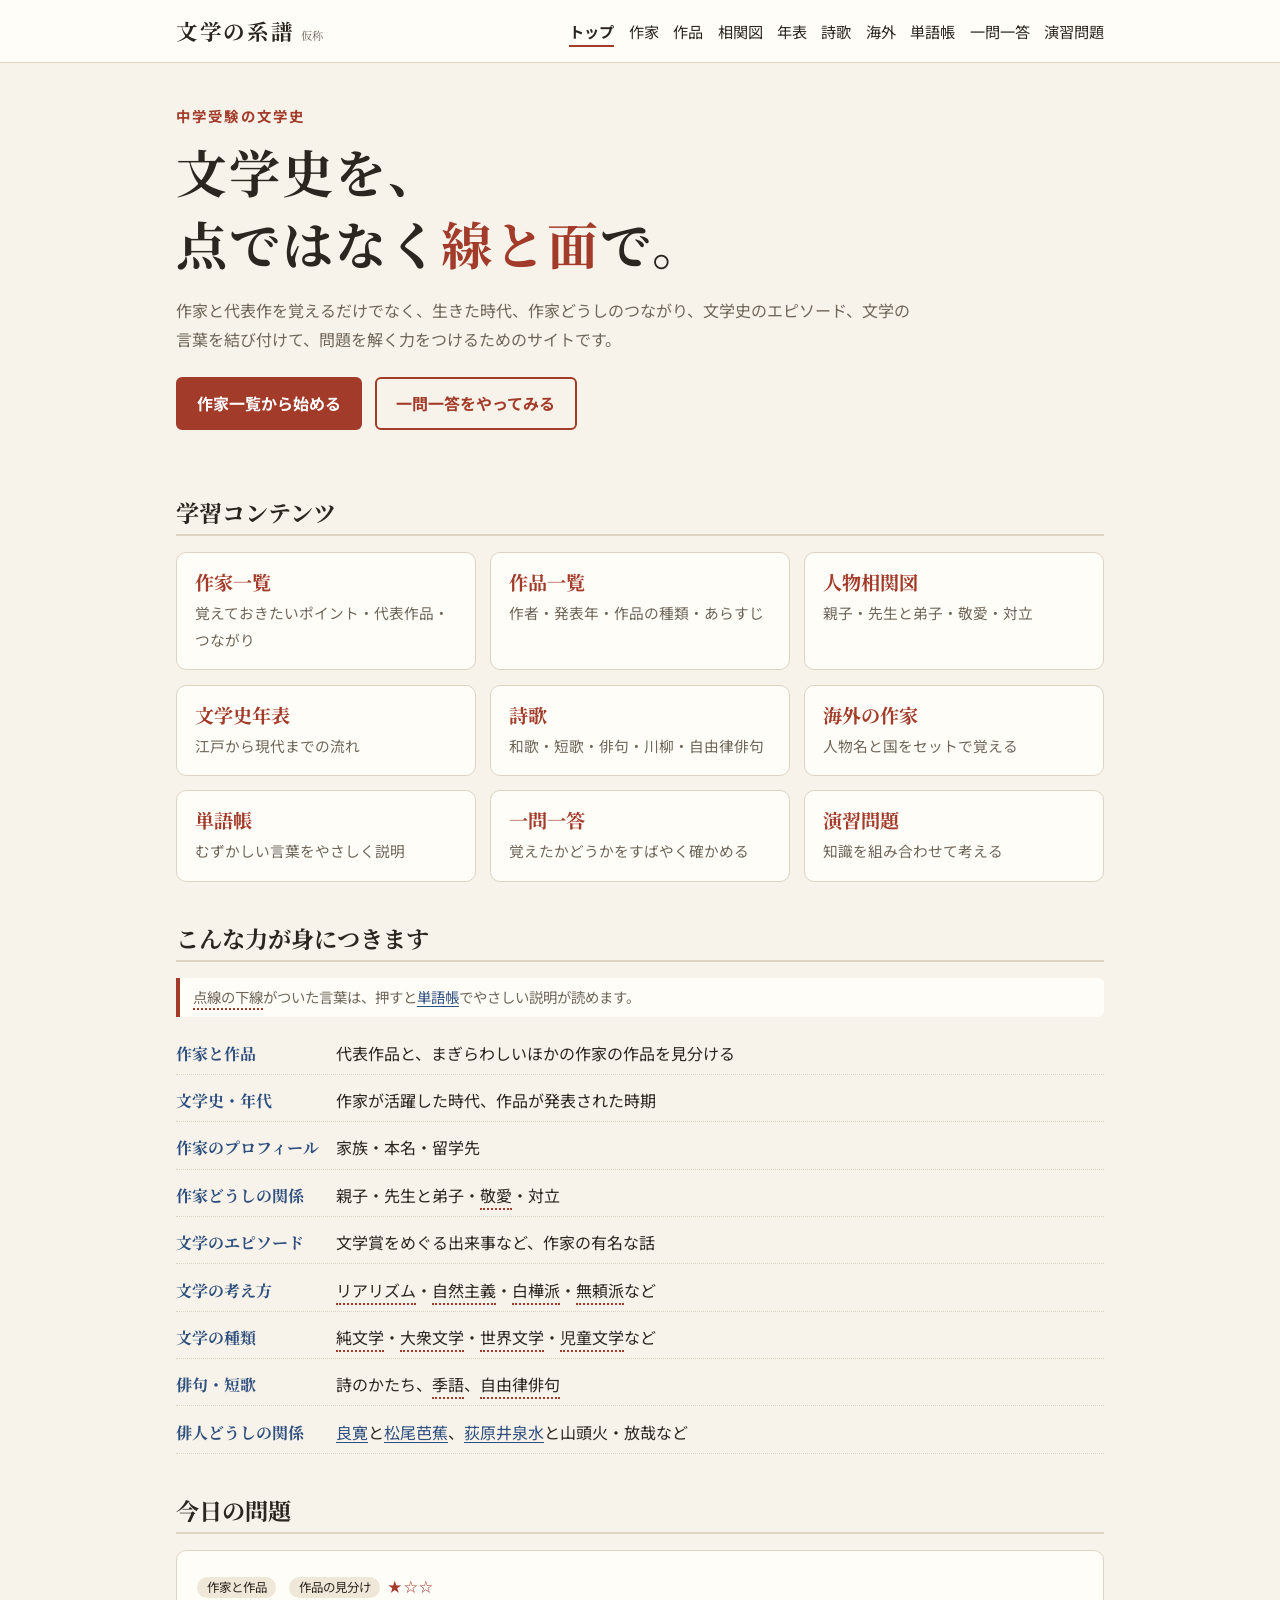
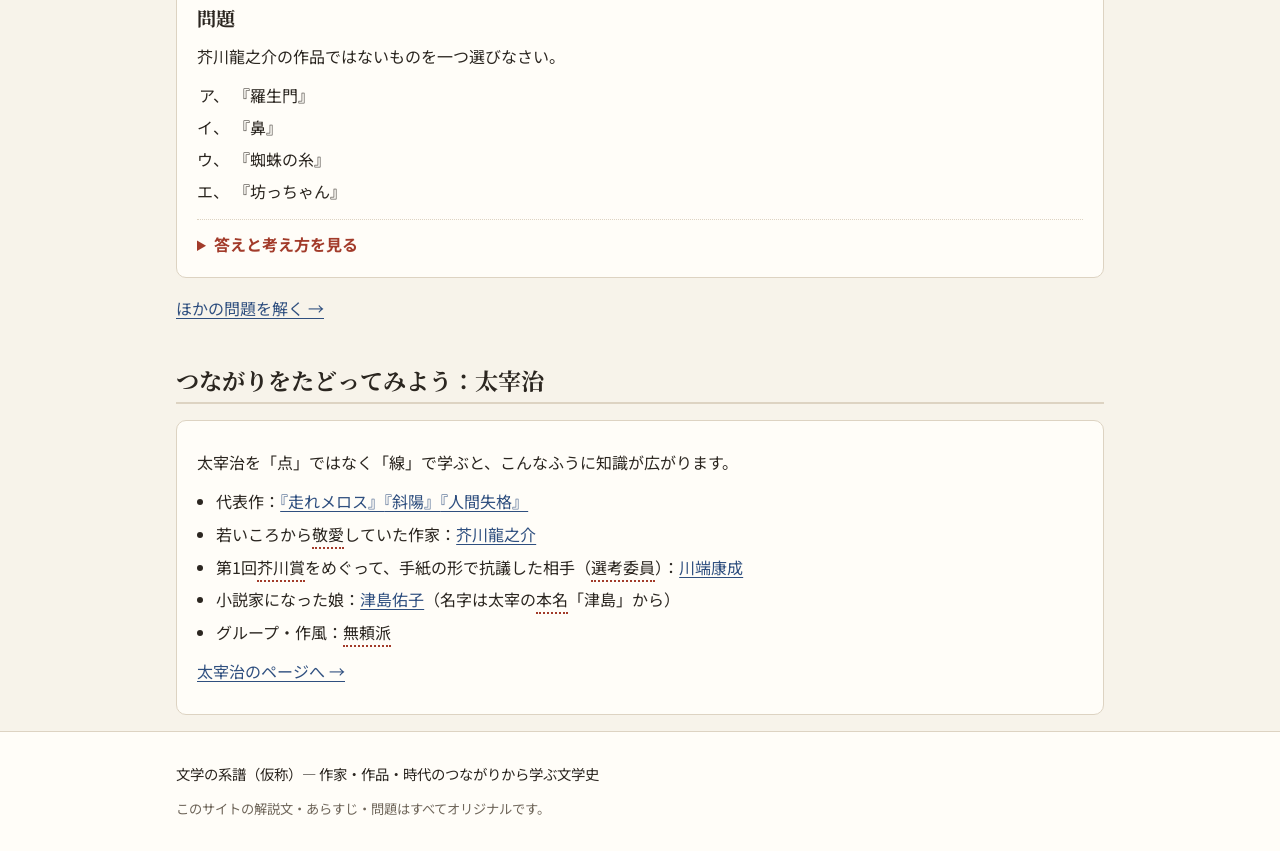
==== index.html @ 498aca88 "Split quiz into one-question drills and exercises; link names; 2 fonts - Add ichimon.html with 18 si" ====
<!doctype html>
<html lang="ja">
<head>
  <meta charset="utf-8">
  <meta name="viewport" content="width=device-width, initial-scale=1">
  <title>文学の系譜（仮称）</title>
  <meta name="description" content="作家・作品・時代・人物のつながりから文学史を学び、問題を解く力をつける中学受験生向けの学習サイト。">
  <link rel="preconnect" href="https://fonts.googleapis.com">
  <link rel="preconnect" href="https://fonts.gstatic.com" crossorigin>
  <link rel="stylesheet" href="https://fonts.googleapis.com/css2?family=Noto+Sans+JP:wght@400;700&family=Noto+Serif+JP:wght@700&display=swap">
  <link rel="stylesheet" href="style.css">
</head>
<body>
  <a class="skip" href="#main">本文へ移動</a>
  <header class="site-header">
    <div class="wrap header-inner">
      <a class="brand" href="index.html">文学の系譜<span class="brand-note">仮称</span></a>
      <nav aria-label="メインメニュー">
        <ul class="nav">
          <li><a href="index.html" aria-current="page">トップ</a></li>
          <li><a href="authors.html">作家</a></li>
          <li><a href="works.html">作品</a></li>
          <li><a href="relations.html">相関図</a></li>
          <li><a href="timeline.html">年表</a></li>
          <li><a href="poetry.html">詩歌</a></li>
          <li><a href="foreign.html">海外</a></li>
          <li><a href="glossary.html">単語帳</a></li>
          <li><a href="ichimon.html">一問一答</a></li>
          <li><a href="quiz.html">演習問題</a></li>
        </ul>
      </nav>
    </div>
  </header>

  <main id="main" class="wrap">
    <section class="hero">
      <p class="eyebrow">中学受験の文学史</p>
      <h1>文学史を、<br>点ではなく<span class="accent">線と面</span>で。</h1>
      <p class="lead">作家と代表作を覚えるだけでなく、生きた時代、作家どうしのつながり、文学史のエピソード、文学の言葉を結び付けて、問題を解く力をつけるためのサイトです。</p>
      <p class="hero-links"><a class="button" href="authors.html">作家一覧から始める</a><a class="button ghost" href="ichimon.html">一問一答をやってみる</a></p>
    </section>

    <section>
      <h2>学習コンテンツ</h2>
      <div class="grid">
        <a class="tile" href="authors.html"><h3>作家一覧</h3><p>覚えておきたいポイント・代表作品・つながり</p></a>
        <a class="tile" href="works.html"><h3>作品一覧</h3><p>作者・発表年・作品の種類・あらすじ</p></a>
        <a class="tile" href="relations.html"><h3>人物相関図</h3><p>親子・先生と弟子・敬愛・対立</p></a>
        <a class="tile" href="timeline.html"><h3>文学史年表</h3><p>江戸から現代までの流れ</p></a>
        <a class="tile" href="poetry.html"><h3>詩歌</h3><p>和歌・短歌・俳句・川柳・自由律俳句</p></a>
        <a class="tile" href="foreign.html"><h3>海外の作家</h3><p>人物名と国をセットで覚える</p></a>
        <a class="tile" href="glossary.html"><h3>単語帳</h3><p>むずかしい言葉をやさしく説明</p></a>
        <a class="tile" href="ichimon.html"><h3>一問一答</h3><p>覚えたかどうかをすばやく確かめる</p></a>
        <a class="tile" href="quiz.html"><h3>演習問題</h3><p>知識を組み合わせて考える</p></a>
      </div>
    </section>

    <section>
      <h2>こんな力が身につきます</h2>
      <p class="hint"><a class="word" href="glossary.html">点線の下線</a>がついた言葉は、押すと<a href="glossary.html">単語帳</a>でやさしい説明が読めます。</p>
      <ul class="skills">
        <li><a href="ichimon.html#c-work"><strong>作家と作品</strong></a>代表作品と、まぎらわしいほかの作家の作品を見分ける</li>
        <li><a href="ichimon.html#c-era"><strong>文学史・年代</strong></a>作家が活躍した時代、作品が発表された時期</li>
        <li><a href="ichimon.html#c-profile"><strong>作家のプロフィール</strong></a>家族・本名・留学先</li>
        <li><a href="quiz.html#c-relation"><strong>作家どうしの関係</strong></a>親子・先生と弟子・<a class="word" href="glossary.html#term-keiai">敬愛</a>・対立</li>
        <li><a href="quiz.html#c-episode"><strong>文学のエピソード</strong></a>文学賞をめぐる出来事など、作家の有名な話</li>
        <li><a href="ichimon.html#c-theory"><strong>文学の考え方</strong></a><a class="word" href="glossary.html#term-realism">リアリズム</a>・<a class="word" href="glossary.html#term-naturalism">自然主義</a>・<a class="word" href="glossary.html#term-shirakaba">白樺派</a>・<a class="word" href="glossary.html#term-buraiha">無頼派</a>など</li>
        <li><a href="ichimon.html#c-genre"><strong>文学の種類</strong></a><a class="word" href="glossary.html#term-junbungaku">純文学</a>・<a class="word" href="glossary.html#term-taishu">大衆文学</a>・<a class="word" href="glossary.html#term-sekai">世界文学</a>・<a class="word" href="glossary.html#term-jido">児童文学</a>など</li>
        <li><a href="ichimon.html#c-poem"><strong>俳句・短歌</strong></a>詩のかたち、<a class="word" href="glossary.html#term-kigo">季語</a>、<a class="word" href="glossary.html#term-jiyuritsu">自由律俳句</a></li>
        <li><a href="ichimon.html#c-poet"><strong>俳人どうしの関係</strong></a><a class="person" href="authors.html#ryokan">良寛</a>と<a class="person" href="authors.html#matsuo-basho">松尾芭蕉</a>、<a class="person" href="authors.html#ogiwara-seisensui">荻原井泉水</a>と山頭火・放哉など</li>
      </ul>
    </section>

    <section>
      <h2>今日の問題</h2>
      <article class="card quiz" id="q-0002">
        <p class="meta"><span class="tag">作家と作品</span><span class="tag">作品の見分け</span><span class="stars" aria-label="むずかしさ1">★☆☆</span></p>
        <h3>問題</h3>
        <p>芥川龍之介の作品ではないものを一つ選びなさい。</p>
        <ol class="choices">
          <li>『羅生門』</li>
          <li>『鼻』</li>
          <li>『蜘蛛の糸』</li>
          <li>『坊っちゃん』</li>
        </ol>
        <details>
          <summary>答えと考え方を見る</summary>
          <ol class="steps">
            <li><p class="step-title">必要な知識</p>
              <ul>
                <li><a class="person" href="authors.html#akutagawa-ryunosuke">芥川龍之介</a>の代表作は『羅生門』『鼻』『蜘蛛の糸』</li>
                <li>芥川は<a class="person" href="authors.html#natsume-soseki">夏目漱石</a>の<a class="word" href="glossary.html#term-monkasei">門下生</a>。漱石の『坊っちゃん』などと取りちがえないようにしよう</li>
              </ul></li>
            <li><p class="step-title">考え方</p>
              <p>選択肢を一つずつ確かめ、芥川の作品を消していく。残った『坊っちゃん』の作者は<a class="person" href="authors.html#natsume-soseki">漱石</a>。先生と弟子の作品はまぎらわしいので注意する。</p></li>
            <li><p class="step-title">答え</p>
              <p class="answer">エ　『坊っちゃん』</p></li>
          </ol>
          <p class="related">くわしく：<a href="authors.html#akutagawa-ryunosuke">芥川龍之介</a>、<a href="authors.html#natsume-soseki">夏目漱石</a>、<a href="works.html#rashomon">『羅生門』</a>、<a href="works.html#hana">『鼻』</a>、<a href="works.html#kumo-no-ito">『蜘蛛の糸』</a>、<a href="works.html#botchan">『坊っちゃん』</a></p>
        </details>
      </article>
      <p><a href="quiz.html">ほかの問題を解く →</a></p>
    </section>

    <section>
      <h2>つながりをたどってみよう：太宰治</h2>
      <div class="card">
        <p>太宰治を「点」ではなく「線」で学ぶと、こんなふうに知識が広がります。</p>
        <ul class="list">
          <li>代表作：<a href="works.html#hashire-merosu">『走れメロス』</a><a href="works.html#shayo">『斜陽』</a><a href="works.html#ningen-shikkaku">『人間失格』</a></li>
          <li>若いころから<a class="word" href="glossary.html#term-keiai">敬愛</a>していた作家：<a href="authors.html#akutagawa-ryunosuke">芥川龍之介</a></li>
          <li>第1回<a class="word" href="glossary.html#term-prize">芥川賞</a>をめぐって、手紙の形で抗議した相手（<a class="word" href="glossary.html#term-senko">選考委員</a>）：<a href="authors.html#kawabata-yasunari">川端康成</a></li>
          <li>小説家になった娘：<a href="authors.html#tsushima-yuko">津島佑子</a>（名字は太宰の<a class="word" href="glossary.html#term-penname">本名</a>「津島」から）</li>
          <li>グループ・作風：<a class="word" href="glossary.html#term-buraiha">無頼派</a></li>
        </ul>
        <p><a href="authors.html#dazai-osamu">太宰治のページへ →</a></p>
      </div>
    </section>
  </main>

  <footer class="site-footer">
    <div class="wrap">
      <p>文学の系譜（仮称）― 作家・作品・時代のつながりから学ぶ文学史</p>
      <p class="muted">このサイトの解説文・あらすじ・問題はすべてオリジナルです。</p>
    </div>
  </footer>
</body>
</html>
---- style.css ----
/* 文学の系譜（仮称） 共通スタイル */

:root {
  --bg: #f7f3ea;
  --surface: #fffdf8;
  --ink: #2b2620;
  --muted: #6f665a;
  --line: #ddd3c2;
  --accent: #a23b2a;       /* 朱 */
  --accent-ink: #ffffff;
  --link: #2f4f7f;         /* 藍 */
  --tag-bg: #efe7d8;

  --c-parent_child: #b5452f;
  --c-mentor_student: #2f5d8c;
  --c-admiration: #8a5a9e;
  --c-friendship: #3f7f5f;
  --c-support: #c07f1a;
  --c-conflict: #d0342c;
  --c-same_movement: #8a8173;

  --serif: "Noto Serif JP", serif;
  --sans: "Noto Sans JP", sans-serif;
  color-scheme: light;
}

@media (prefers-color-scheme: dark) {
  :root:not([data-theme="light"]) {
    --bg: #1b1916;
    --surface: #24211d;
    --ink: #ece6da;
    --muted: #a99f90;
    --line: #3d3830;
    --accent: #e0745f;
    --accent-ink: #1b1916;
    --link: #8fb4e6;
    --tag-bg: #332e27;
    --c-parent_child: #e0745f;
    --c-mentor_student: #79a7dc;
    --c-admiration: #c39ad6;
    --c-friendship: #7cc39c;
    --c-support: #e3b057;
    --c-conflict: #f2665d;
    --c-same_movement: #a99f90;
    color-scheme: dark;
  }
}
:root[data-theme="dark"] {
  --bg: #1b1916; --surface: #24211d; --ink: #ece6da; --muted: #a99f90; --line: #3d3830;
  --accent: #e0745f; --accent-ink: #1b1916; --link: #8fb4e6; --tag-bg: #332e27;
  --c-parent_child: #e0745f; --c-mentor_student: #79a7dc; --c-admiration: #c39ad6; --c-friendship: #7cc39c;
  --c-support: #e3b057; --c-conflict: #f2665d; --c-same_movement: #a99f90;
  color-scheme: dark;
}

* { box-sizing: border-box; }
html { scroll-behavior: smooth; scroll-padding-top: 1rem; }
body {
  margin: 0;
  background: var(--bg);
  color: var(--ink);
  font-family: var(--sans);
  font-size: 1rem;
  line-height: 1.85;
  -webkit-text-size-adjust: 100%;
}
a { color: var(--link); text-underline-offset: 0.2em; }
a:hover { color: var(--accent); }
h1, h2, h3, h4 { font-family: var(--serif); line-height: 1.4; font-weight: 700; }
h1 { font-size: clamp(1.7rem, 4.5vw, 2.3rem); margin: 0 0 0.5rem; }
h2 { font-size: 1.45rem; margin: 2.5rem 0 1rem; padding-bottom: 0.35rem; border-bottom: 2px solid var(--line); }
h3 { font-size: 1.2rem; margin: 0 0 0.5rem; }
h4 { font-size: 1rem; margin: 1.2rem 0 0.3rem; color: var(--muted); }
p { margin: 0.6rem 0; }

.wrap { width: 100%; max-width: 960px; margin: 0 auto; padding: 0 16px; }
.muted { color: var(--muted); font-size: 0.92em; }
.skip { position: absolute; left: -9999px; }
.skip:focus { left: 16px; top: 8px; background: var(--surface); padding: 0.4rem 0.8rem; z-index: 10; }

/* ヘッダー */
.site-header { background: var(--surface); border-bottom: 1px solid var(--line); }
.header-inner { display: flex; flex-wrap: wrap; align-items: center; justify-content: space-between; gap: 0.4rem 1.5rem; padding-top: 0.7rem; padding-bottom: 0.7rem; }
.brand { font-family: var(--serif); font-size: 1.35rem; font-weight: 700; color: var(--ink); text-decoration: none; letter-spacing: 0.08em; }
.brand-note { font-size: 0.7rem; color: var(--muted); margin-left: 0.4rem; letter-spacing: 0; font-weight: 400; }
.nav { list-style: none; margin: 0; padding: 0; display: flex; flex-wrap: wrap; gap: 0.1rem 0.9rem; font-size: 0.95rem; }
.nav a { color: var(--ink); text-decoration: none; padding: 0.2rem 0; border-bottom: 2px solid transparent; }
.nav a:hover { color: var(--accent); }
.nav a[aria-current="page"] { border-bottom-color: var(--accent); font-weight: 700; }

main { padding-top: 1.5rem; padding-bottom: 3rem; }
.page-head { margin: 0.5rem 0 1.5rem; }
.lead { color: var(--muted); max-width: 46em; }

/* フッター */
.site-footer { border-top: 1px solid var(--line); background: var(--surface); padding: 1.2rem 0; font-size: 0.9rem; }

/* トップ */
.hero { padding: 2.5rem 0 1rem; }
.eyebrow { color: var(--accent); font-weight: 700; letter-spacing: 0.15em; margin: 0; font-size: 0.9rem; }
.hero h1 { font-size: clamp(2rem, 7vw, 3.2rem); margin: 0.4rem 0 1rem; letter-spacing: 0.04em; }
.accent { color: var(--accent); }
.hero-links { display: flex; flex-wrap: wrap; gap: 0.8rem; margin-top: 1.4rem; }
.button { display: inline-block; background: var(--accent); color: var(--accent-ink); padding: 0.6rem 1.2rem; border-radius: 6px; text-decoration: none; font-weight: 700; border: 2px solid var(--accent); }
.button:hover { color: var(--accent-ink); opacity: 0.9; }
.button.ghost { background: transparent; color: var(--accent); }
.grid { display: grid; grid-template-columns: repeat(auto-fill, minmax(240px, 1fr)); gap: 0.9rem; }
.tile { display: block; background: var(--surface); border: 1px solid var(--line); border-radius: 10px; padding: 1rem 1.1rem; text-decoration: none; color: var(--ink); transition: border-color 0.15s; }
.tile:hover { border-color: var(--accent); color: var(--ink); }
.tile h3 { margin: 0 0 0.2rem; color: var(--accent); }
.tile p { margin: 0; color: var(--muted); font-size: 0.92rem; }
.skills { padding-left: 1.4rem; }
.skills li { margin: 0.35rem 0; }
.skills strong { display: inline-block; min-width: 10em; font-family: var(--serif); }

/* カード */
.card { background: var(--surface); border: 1px solid var(--line); border-radius: 10px; padding: 1.1rem 1.25rem; margin: 0 0 1rem; scroll-margin-top: 1rem; }
.card:target { border-color: var(--accent); box-shadow: 0 0 0 3px color-mix(in srgb, var(--accent) 25%, transparent); }
.kana { font-family: var(--sans); font-size: 0.8rem; font-weight: 400; color: var(--muted); margin-left: 0.6rem; }
.meta { color: var(--muted); font-size: 0.92rem; margin: 0.2rem 0 0.4rem; }
.related { font-size: 0.92rem; color: var(--muted); }
.tag { display: inline-block; background: var(--tag-bg); color: var(--ink); font-size: 0.78rem; border-radius: 999px; padding: 0 0.6rem; margin: 0 0.5rem 0 0.3rem; line-height: 1.7; white-space: nowrap; }
.list { margin: 0.2rem 0; padding-left: 1.2rem; }
.list li { margin: 0.2rem 0; }
.rel-list li strong { font-weight: 700; }

/* 項目リスト（dl） */
.facts { display: grid; grid-template-columns: repeat(auto-fit, minmax(240px, 1fr)); gap: 0.1rem 1.5rem; margin: 0.5rem 0 0.8rem; font-size: 0.95rem; }
.facts div { display: flex; gap: 0.8rem; border-bottom: 1px dotted var(--line); padding: 0.2rem 0; }
.facts dt { flex: 0 0 6.5em; color: var(--muted); }
.facts dd { margin: 0; }
.facts.stacked { grid-template-columns: 1fr; }
.facts.stacked dt { flex-basis: 10em; }
@media (max-width: 560px) {
  .facts div, .facts.stacked div { flex-direction: column; gap: 0; }
  .facts dt { flex-basis: auto; font-size: 0.85rem; }
  .skills strong { display: block; }
}

/* 目次 */
.toc { background: var(--surface); border: 1px solid var(--line); border-radius: 10px; padding: 0.8rem 1.1rem; font-size: 0.93rem; }
.toc-row { display: flex; flex-wrap: wrap; gap: 0.2rem 0.8rem; padding: 0.25rem 0; }
.toc-row + .toc-row { border-top: 1px dotted var(--line); }
.toc-head { font-weight: 700; color: var(--ink); }
@media (min-width: 600px) { .toc-head { min-width: 13em; } }
.chips { display: flex; flex-wrap: wrap; gap: 0.1rem 0.8rem; }

/* 年表 */
.legend { font-size: 0.9rem; color: var(--muted); }
.era-summary { color: var(--muted); }
.timeline { list-style: none; margin: 0; padding: 0; border-left: 3px solid var(--line); }
.timeline li { display: flex; gap: 1rem; padding: 0.45rem 0 0.45rem 1rem; position: relative; scroll-margin-top: 1rem; }
.timeline li::before { content: ""; position: absolute; left: -7px; top: 1rem; width: 11px; height: 11px; border-radius: 50%; background: var(--surface); border: 2px solid var(--muted); }
.timeline li:target { background: var(--surface); }
.timeline .year { flex: 0 0 3.2em; font-family: var(--serif); font-weight: 700; }
.timeline .desc { color: var(--muted); font-size: 0.92rem; }
.kind { display: inline-block; font-size: 0.72rem; border-radius: 4px; padding: 0 0.4rem; margin-right: 0.5rem; line-height: 1.7; vertical-align: 0.1em; border: 1px solid; }
.kind-event { color: var(--accent); border-color: var(--accent); }
.kind-work { color: var(--link); border-color: var(--link); }
.kind-life { color: var(--muted); border-color: var(--muted); }

/* 相関図 */
.defs { position: absolute; }
.chart-wrap { overflow-x: auto; background: var(--surface); border: 1px solid var(--line); border-radius: 10px; padding: 0.5rem; }
.chart { display: block; width: 100%; min-width: 640px; height: auto; font-family: var(--sans); }
.node { fill: var(--bg); stroke: var(--ink); stroke-width: 1.5; }
a:hover .node, a:focus .node { stroke: var(--accent); stroke-width: 2.5; }
.nlabel { fill: var(--ink); font-size: 17px; font-weight: 700; text-anchor: middle; font-family: var(--serif); }
.edge { stroke-width: 2.5; fill: none; }
.elabel { font-size: 13px; text-anchor: middle; fill: var(--ink); paint-order: stroke; stroke: var(--surface); stroke-width: 5px; stroke-linejoin: round; }
.e-same_movement { stroke-dasharray: 3 5; }
.e-admiration { stroke-dasharray: 8 5; }
.legend-list { list-style: none; padding: 0; margin: 0 0 1rem; display: flex; flex-wrap: wrap; gap: 0.3rem 1.2rem; font-size: 0.9rem; }
.swatch { display: inline-block; width: 2rem; height: 0; border-top: 3px solid; vertical-align: middle; margin-right: 0.4rem; }
.swatch.e-same_movement { border-top-style: dotted; }
.swatch.e-admiration { border-top-style: dashed; }

.e-parent_child { stroke: var(--c-parent_child); border-color: var(--c-parent_child); }
.e-mentor_student { stroke: var(--c-mentor_student); border-color: var(--c-mentor_student); }
.e-admiration { stroke: var(--c-admiration); border-color: var(--c-admiration); }
.e-friendship { stroke: var(--c-friendship); border-color: var(--c-friendship); }
.e-support { stroke: var(--c-support); border-color: var(--c-support); }
.e-conflict { stroke: var(--c-conflict); border-color: var(--c-conflict); }
.e-same_movement { stroke: var(--c-same_movement); border-color: var(--c-same_movement); }
.m-parent_child { fill: var(--c-parent_child); }
.m-mentor_student { fill: var(--c-mentor_student); }
.m-admiration { fill: var(--c-admiration); }
.m-friendship { fill: var(--c-friendship); }
.m-support { fill: var(--c-support); }
.m-conflict { fill: var(--c-conflict); }
.m-same_movement { fill: var(--c-same_movement); }

/* 演習問題 */
.quiz .meta .tag:first-child { margin-left: 0; }
.stars { color: var(--accent); letter-spacing: 0.1em; font-size: 0.85rem; }
.choices { list-style-type: katakana; padding-left: 2rem; margin: 0.5rem 0; }
.choices li { margin: 0.15rem 0; padding-left: 0.3rem; }
details { margin-top: 0.8rem; border-top: 1px dotted var(--line); padding-top: 0.6rem; }
summary { cursor: pointer; color: var(--accent); font-weight: 700; }
.answer { font-weight: 700; font-family: var(--serif); font-size: 1.1rem; }

/* 単語帳へのリンク（点線の下線） */
a.word { color: inherit; text-decoration: none; border-bottom: 2px dotted var(--accent); padding-bottom: 1px; }
a.word:hover { color: var(--accent); }
.hint { font-size: 0.9rem; color: var(--muted); background: var(--surface); border-left: 4px solid var(--accent); padding: 0.4rem 0.8rem; border-radius: 0 6px 6px 0; }
.elink { fill: var(--accent); text-decoration: underline dotted; }

/* 単語帳 */
.term .label { display: inline-block; font-size: 0.78rem; font-weight: 700; color: var(--accent-ink); background: var(--accent); border-radius: 4px; padding: 0 0.45rem; margin-right: 0.5rem; line-height: 1.7; vertical-align: 0.1em; }
.term .diff .label { background: var(--muted); }
.term .short { font-size: 1.05rem; font-weight: 700; }
.chart a.word, .chart .elink { text-decoration: none; }

/* 覚えておきたいポイント */
.points { background: var(--tag-bg); border-radius: 8px; padding: 0.6rem 1rem; margin: 0.6rem 0 0.8rem; }
.points ul { margin: 0.2rem 0; padding-left: 1.2rem; }
.points-title { margin: 0 0 0.2rem; font-weight: 700; font-family: var(--serif); color: var(--accent); }
.badge { display: inline-block; font-family: var(--sans); font-size: 0.72rem; font-weight: 700; color: var(--accent); border: 1.5px solid var(--accent); border-radius: 999px; padding: 0 0.55rem; margin-left: 0.6rem; line-height: 1.6; vertical-align: 0.15em; }

/* 解き方の4ステップ */
.howto { border-left: 4px solid var(--accent); }
.steps-inline { margin: 0.3rem 0; padding-left: 1.4rem; }
.steps-inline li { margin: 0.25rem 0; }
.steps { list-style: none; counter-reset: step; padding: 0; margin: 0.6rem 0; }
.steps > li { counter-increment: step; position: relative; padding: 0.1rem 0 0.6rem 2.4rem; border-left: 2px solid var(--line); margin-left: 0.9rem; }
.steps > li:last-child { border-left-color: transparent; }
.steps > li::before { content: counter(step); position: absolute; left: -0.95rem; top: 0; width: 1.8rem; height: 1.8rem; border-radius: 50%; background: var(--accent); color: var(--accent-ink); font-weight: 700; display: flex; align-items: center; justify-content: center; font-size: 0.9rem; }
.step-title { font-weight: 700; margin: 0.1rem 0 0.2rem; }
.steps ul { margin: 0; padding-left: 1.1rem; }
.steps p { margin: 0.2rem 0; }

/* 詩歌 */
.table-wrap { overflow-x: auto; background: var(--surface); border: 1px solid var(--line); border-radius: 10px; }
.compare { border-collapse: collapse; width: 100%; min-width: 620px; font-size: 0.93rem; }
.compare th, .compare td { text-align: left; padding: 0.55rem 0.8rem; border-bottom: 1px solid var(--line); vertical-align: top; }
.compare thead th { background: var(--tag-bg); font-size: 0.85rem; }
.compare tbody th { white-space: nowrap; }
.compare tbody tr:last-child th, .compare tbody tr:last-child td { border-bottom: none; }
.poem-text { font-family: var(--serif); font-size: 1.3rem; font-weight: 700; margin: 0; letter-spacing: 0.05em; }
.poem-yomi { color: var(--muted); font-size: 0.88rem; margin: 0 0 0.3rem; }
.timeline .year { flex-basis: auto; min-width: 3.2em; }

/* トップの「身につく力」 */
ul.skills { list-style: none; padding: 0; }
ul.skills li { padding: 0.35rem 0; border-bottom: 1px dotted var(--line); }

/* 海外の作家：国ごとのカード */
.country-grid { display: grid; grid-template-columns: repeat(auto-fill, minmax(200px, 1fr)); gap: 0.7rem; }
.country { background: var(--surface); border: 1px solid var(--line); border-radius: 10px; padding: 0.6rem 0.9rem; }
.country-name { margin: 0 0 0.2rem; font-family: var(--serif); font-weight: 700; color: var(--accent); }
.country p { margin: 0; }
.compare tr:target { background: var(--tag-bg); }
.compare tr { scroll-margin-top: 1rem; }

/* 作家の写真・アイコン */
.person-head { display: flex; align-items: center; gap: 1rem; margin-bottom: 0.3rem; }
.person-head h3 { margin: 0; }
.portrait { flex: 0 0 auto; margin: 0; width: 84px; text-align: center; }
.portrait img { display: block; width: 84px; height: 104px; object-fit: cover; object-position: center top; border-radius: 8px; border: 1px solid var(--line); background: var(--tag-bg); filter: grayscale(0.15); }
.portrait figcaption { font-size: 0.68rem; line-height: 1.3; margin-top: 0.2rem; }
.portrait figcaption a { color: var(--muted); text-decoration: none; }
.mono { height: 84px; border-radius: 50%; display: flex; align-items: center; justify-content: center; border: 3px double var(--mono-c); background: var(--surface); }
.mono span { font-family: var(--serif); font-size: 2.4rem; font-weight: 700; color: var(--mono-c); line-height: 1; }
.mono-edo { --mono-c: #8a5a2b; }
.mono-meiji { --mono-c: #2f5d8c; }
.mono-taisho { --mono-c: #3f7f5f; }
.mono-showa { --mono-c: #a23b2a; }
.mono-heisei { --mono-c: #6b4f9e; }
@media (prefers-color-scheme: dark) {
  :root:not([data-theme="light"]) .mono-edo { --mono-c: #d9a56b; }
  :root:not([data-theme="light"]) .mono-meiji { --mono-c: #79a7dc; }
  :root:not([data-theme="light"]) .mono-taisho { --mono-c: #7cc39c; }
  :root:not([data-theme="light"]) .mono-showa { --mono-c: #e0745f; }
  :root:not([data-theme="light"]) .mono-heisei { --mono-c: #b79be0; }
}
.credits { font-size: 0.85rem; }
@media (max-width: 420px) { .portrait, .portrait img { width: 68px; } .portrait img { height: 84px; } .mono { height: 68px; } .mono span { font-size: 2rem; } }

/* 本文中の作家名リンク */
a.person { color: var(--link); }

/* 海外の作家：国ごとのカード（1人1行） */
.country ul { list-style: none; margin: 0; padding: 0; }
.country li { padding: 0.15rem 0; border-bottom: 1px dotted var(--line); }
.country li:last-child { border-bottom: none; }

/* 一問一答 */
.qa-list { display: flex; flex-direction: column; gap: 0.5rem; }
details.qa { background: var(--surface); border: 1px solid var(--line); border-radius: 10px; padding: 0; margin: 0; scroll-margin-top: 1rem; }
details.qa:target { border-color: var(--accent); }
details.qa > summary { list-style: none; cursor: pointer; display: flex; gap: 0.7rem; align-items: baseline; padding: 0.7rem 1rem; color: var(--ink); font-weight: 400; }
details.qa > summary::-webkit-details-marker { display: none; }
details.qa > summary::after { content: "答え"; margin-left: auto; flex: 0 0 auto; font-size: 0.78rem; font-weight: 700; color: var(--accent); border: 1.5px solid var(--accent); border-radius: 999px; padding: 0 0.6rem; }
details.qa[open] > summary::after { content: "とじる"; color: var(--muted); border-color: var(--line); }
.qno { flex: 0 0 auto; font-weight: 700; color: var(--accent); }
.qa-body { border-top: 1px dotted var(--line); padding: 0.5rem 1rem 0.8rem; }
.qa-body .answer { margin: 0.2rem 0 0.4rem; }
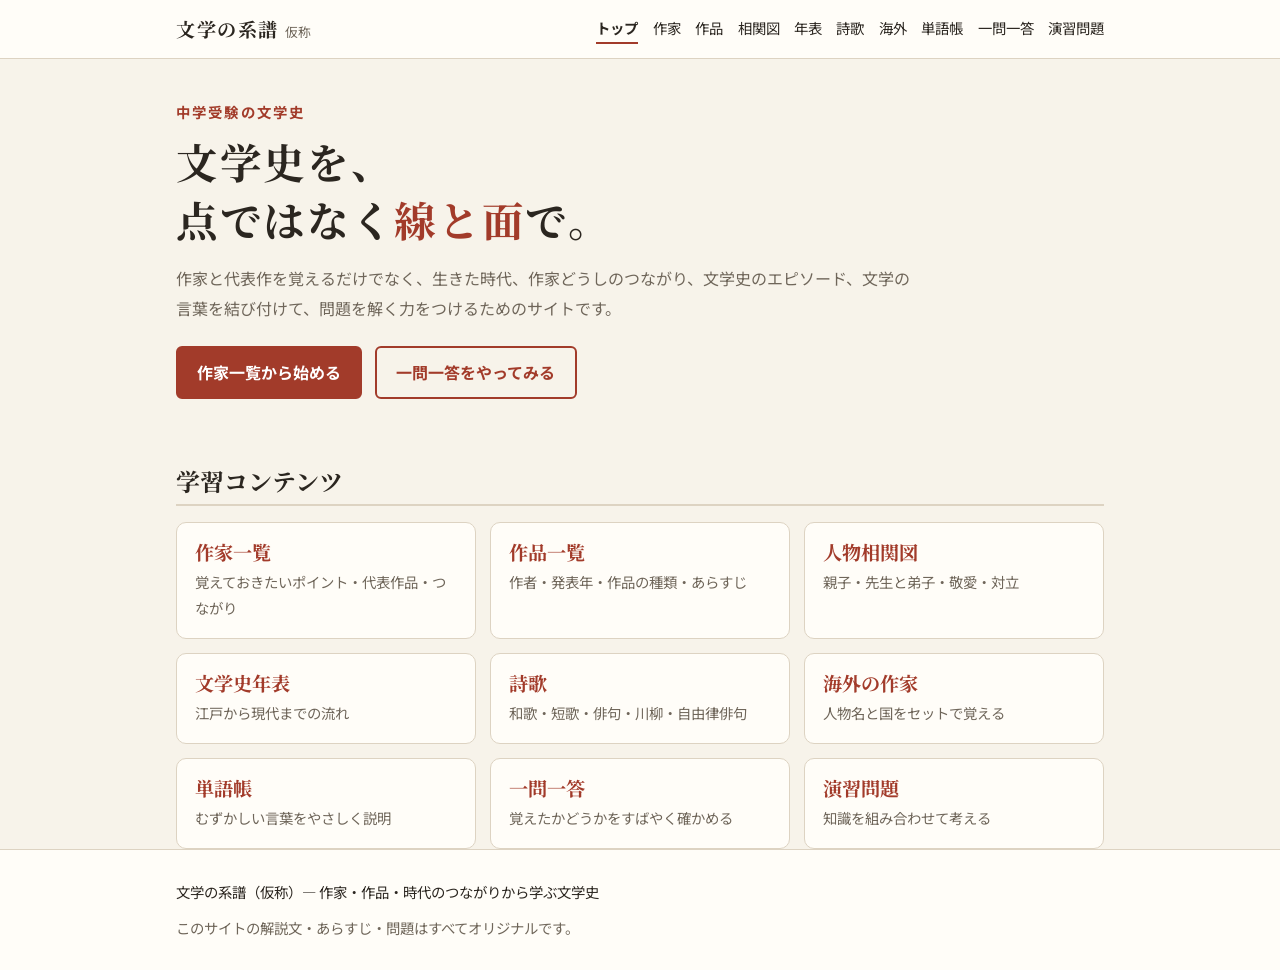
==== commit 03d10ac9: "Set rules for type size and color; simplify the top page - Rewrite style.css around fixed tokens: 7 " ====
--- a/index.html
+++ b/index.html
@@ -54,68 +54,6 @@
         <a class="tile" href="quiz.html"><h3>演習問題</h3><p>知識を組み合わせて考える</p></a>
       </div>
     </section>
-
-    <section>
-      <h2>こんな力が身につきます</h2>
-      <p class="hint"><a class="word" href="glossary.html">点線の下線</a>がついた言葉は、押すと<a href="glossary.html">単語帳</a>でやさしい説明が読めます。</p>
-      <ul class="skills">
-        <li><a href="ichimon.html#c-work"><strong>作家と作品</strong></a>代表作品と、まぎらわしいほかの作家の作品を見分ける</li>
-        <li><a href="ichimon.html#c-era"><strong>文学史・年代</strong></a>作家が活躍した時代、作品が発表された時期</li>
-        <li><a href="ichimon.html#c-profile"><strong>作家のプロフィール</strong></a>家族・本名・留学先</li>
-        <li><a href="quiz.html#c-relation"><strong>作家どうしの関係</strong></a>親子・先生と弟子・<a class="word" href="glossary.html#term-keiai">敬愛</a>・対立</li>
-        <li><a href="quiz.html#c-episode"><strong>文学のエピソード</strong></a>文学賞をめぐる出来事など、作家の有名な話</li>
-        <li><a href="ichimon.html#c-theory"><strong>文学の考え方</strong></a><a class="word" href="glossary.html#term-realism">リアリズム</a>・<a class="word" href="glossary.html#term-naturalism">自然主義</a>・<a class="word" href="glossary.html#term-shirakaba">白樺派</a>・<a class="word" href="glossary.html#term-buraiha">無頼派</a>など</li>
-        <li><a href="ichimon.html#c-genre"><strong>文学の種類</strong></a><a class="word" href="glossary.html#term-junbungaku">純文学</a>・<a class="word" href="glossary.html#term-taishu">大衆文学</a>・<a class="word" href="glossary.html#term-sekai">世界文学</a>・<a class="word" href="glossary.html#term-jido">児童文学</a>など</li>
-        <li><a href="ichimon.html#c-poem"><strong>俳句・短歌</strong></a>詩のかたち、<a class="word" href="glossary.html#term-kigo">季語</a>、<a class="word" href="glossary.html#term-jiyuritsu">自由律俳句</a></li>
-        <li><a href="ichimon.html#c-poet"><strong>俳人どうしの関係</strong></a><a class="person" href="authors.html#ryokan">良寛</a>と<a class="person" href="authors.html#matsuo-basho">松尾芭蕉</a>、<a class="person" href="authors.html#ogiwara-seisensui">荻原井泉水</a>と山頭火・放哉など</li>
-      </ul>
-    </section>
-
-    <section>
-      <h2>今日の問題</h2>
-      <article class="card quiz" id="q-0002">
-        <p class="meta"><span class="tag">作家と作品</span><span class="tag">作品の見分け</span><span class="stars" aria-label="むずかしさ1">★☆☆</span></p>
-        <h3>問題</h3>
-        <p>芥川龍之介の作品ではないものを一つ選びなさい。</p>
-        <ol class="choices">
-          <li>『羅生門』</li>
-          <li>『鼻』</li>
-          <li>『蜘蛛の糸』</li>
-          <li>『坊っちゃん』</li>
-        </ol>
-        <details>
-          <summary>答えと考え方を見る</summary>
-          <ol class="steps">
-            <li><p class="step-title">必要な知識</p>
-              <ul>
-                <li><a class="person" href="authors.html#akutagawa-ryunosuke">芥川龍之介</a>の代表作は『羅生門』『鼻』『蜘蛛の糸』</li>
-                <li>芥川は<a class="person" href="authors.html#natsume-soseki">夏目漱石</a>の<a class="word" href="glossary.html#term-monkasei">門下生</a>。漱石の『坊っちゃん』などと取りちがえないようにしよう</li>
-              </ul></li>
-            <li><p class="step-title">考え方</p>
-              <p>選択肢を一つずつ確かめ、芥川の作品を消していく。残った『坊っちゃん』の作者は<a class="person" href="authors.html#natsume-soseki">漱石</a>。先生と弟子の作品はまぎらわしいので注意する。</p></li>
-            <li><p class="step-title">答え</p>
-              <p class="answer">エ　『坊っちゃん』</p></li>
-          </ol>
-          <p class="related">くわしく：<a href="authors.html#akutagawa-ryunosuke">芥川龍之介</a>、<a href="authors.html#natsume-soseki">夏目漱石</a>、<a href="works.html#rashomon">『羅生門』</a>、<a href="works.html#hana">『鼻』</a>、<a href="works.html#kumo-no-ito">『蜘蛛の糸』</a>、<a href="works.html#botchan">『坊っちゃん』</a></p>
-        </details>
-      </article>
-      <p><a href="quiz.html">ほかの問題を解く →</a></p>
-    </section>
-
-    <section>
-      <h2>つながりをたどってみよう：太宰治</h2>
-      <div class="card">
-        <p>太宰治を「点」ではなく「線」で学ぶと、こんなふうに知識が広がります。</p>
-        <ul class="list">
-          <li>代表作：<a href="works.html#hashire-merosu">『走れメロス』</a><a href="works.html#shayo">『斜陽』</a><a href="works.html#ningen-shikkaku">『人間失格』</a></li>
-          <li>若いころから<a class="word" href="glossary.html#term-keiai">敬愛</a>していた作家：<a href="authors.html#akutagawa-ryunosuke">芥川龍之介</a></li>
-          <li>第1回<a class="word" href="glossary.html#term-prize">芥川賞</a>をめぐって、手紙の形で抗議した相手（<a class="word" href="glossary.html#term-senko">選考委員</a>）：<a href="authors.html#kawabata-yasunari">川端康成</a></li>
-          <li>小説家になった娘：<a href="authors.html#tsushima-yuko">津島佑子</a>（名字は太宰の<a class="word" href="glossary.html#term-penname">本名</a>「津島」から）</li>
-          <li>グループ・作風：<a class="word" href="glossary.html#term-buraiha">無頼派</a></li>
-        </ul>
-        <p><a href="authors.html#dazai-osamu">太宰治のページへ →</a></p>
-      </div>
-    </section>
   </main>
 
   <footer class="site-footer">
--- a/style.css
+++ b/style.css
@@ -1,16 +1,39 @@
-/* 文学の系譜（仮称） 共通スタイル */
+/* =========================================================
+   文学の系譜（仮称） 共通スタイル
+   文字の大きさ・色・フォントは、下の「決まり」の変数だけを使う。
+   決まりの説明は docs/06_design-rules.md
+   ========================================================= */
 
 :root {
-  --bg: #f7f3ea;
-  --surface: #fffdf8;
-  --ink: #2b2620;
-  --muted: #6f665a;
-  --line: #ddd3c2;
-  --accent: #a23b2a;       /* 朱 */
-  --accent-ink: #ffffff;
-  --link: #2f4f7f;         /* 藍 */
-  --tag-bg: #efe7d8;
-
+  /* ---- フォント（2種類） ---- */
+  --sans: "Noto Sans JP", sans-serif;    /* 本文・ふつうの文字 */
+  --serif: "Noto Serif JP", serif;       /* 見出し・作家名・答えなど「目立たせる言葉」 */
+
+  /* ---- 文字の大きさ（7段階） ---- */
+  --fs-1: 0.8rem;   /* 注記：タグ・バッジ・読みがな・写真の出典 */
+  --fs-2: 0.9rem;   /* 補足：説明の補足・表・凡例・目次・関連リンク */
+  --fs-3: 1rem;     /* 本文 */
+  --fs-4: 1.2rem;   /* 小見出し：カードの見出し（作家名・作品名・問題番号）、答え */
+  --fs-5: 1.5rem;   /* 中見出し：ページ内の区切り（h2）、単語帳の見出し語 */
+  --fs-6: 2rem;     /* 大見出し：ページのタイトル（h1） */
+  --fs-7: 2.6rem;   /* 特大：トップページのキャッチコピーだけ */
+
+  /* ---- 文字の太さ（2段階） ---- */
+  --fw-normal: 400;
+  --fw-bold: 700;
+
+  /* ---- 色 ---- */
+  --bg: #f7f3ea;         /* ページの背景 */
+  --surface: #fffdf8;    /* カードの背景 */
+  --tag-bg: #efe7d8;     /* タグ・ポイント欄の背景 */
+  --line: #ddd3c2;       /* 区切り線・枠線 */
+  --ink: #2b2620;        /* 本文の文字 */
+  --muted: #6f665a;      /* 補足の文字 */
+  --accent: #a23b2a;     /* 朱：大切なもの・押す操作 */
+  --accent-ink: #ffffff; /* 朱の上にのせる文字 */
+  --link: #2f4f7f;       /* 藍：ほかのページへ移動するリンク */
+
+  /* 図だけで使う色（相関図の線・作家アイコンの時代） */
   --c-parent_child: #b5452f;
   --c-mentor_student: #2f5d8c;
   --c-admiration: #8a5a9e;
@@ -18,41 +41,34 @@
   --c-support: #c07f1a;
   --c-conflict: #d0342c;
   --c-same_movement: #8a8173;
-
-  --serif: "Noto Serif JP", serif;
-  --sans: "Noto Sans JP", sans-serif;
+  --era-edo: #8a5a2b;
+  --era-meiji: #2f5d8c;
+  --era-taisho: #3f7f5f;
+  --era-showa: #a23b2a;
+  --era-heisei: #6b4f9e;
   color-scheme: light;
 }
 
 @media (prefers-color-scheme: dark) {
   :root:not([data-theme="light"]) {
-    --bg: #1b1916;
-    --surface: #24211d;
-    --ink: #ece6da;
-    --muted: #a99f90;
-    --line: #3d3830;
-    --accent: #e0745f;
-    --accent-ink: #1b1916;
-    --link: #8fb4e6;
-    --tag-bg: #332e27;
-    --c-parent_child: #e0745f;
-    --c-mentor_student: #79a7dc;
-    --c-admiration: #c39ad6;
-    --c-friendship: #7cc39c;
-    --c-support: #e3b057;
-    --c-conflict: #f2665d;
-    --c-same_movement: #a99f90;
+    --bg: #1b1916; --surface: #24211d; --tag-bg: #332e27; --line: #3d3830;
+    --ink: #ece6da; --muted: #a99f90; --accent: #e0745f; --accent-ink: #1b1916; --link: #8fb4e6;
+    --c-parent_child: #e0745f; --c-mentor_student: #79a7dc; --c-admiration: #c39ad6; --c-friendship: #7cc39c;
+    --c-support: #e3b057; --c-conflict: #f2665d; --c-same_movement: #a99f90;
+    --era-edo: #d9a56b; --era-meiji: #79a7dc; --era-taisho: #7cc39c; --era-showa: #e0745f; --era-heisei: #b79be0;
     color-scheme: dark;
   }
 }
 :root[data-theme="dark"] {
-  --bg: #1b1916; --surface: #24211d; --ink: #ece6da; --muted: #a99f90; --line: #3d3830;
-  --accent: #e0745f; --accent-ink: #1b1916; --link: #8fb4e6; --tag-bg: #332e27;
+  --bg: #1b1916; --surface: #24211d; --tag-bg: #332e27; --line: #3d3830;
+  --ink: #ece6da; --muted: #a99f90; --accent: #e0745f; --accent-ink: #1b1916; --link: #8fb4e6;
   --c-parent_child: #e0745f; --c-mentor_student: #79a7dc; --c-admiration: #c39ad6; --c-friendship: #7cc39c;
   --c-support: #e3b057; --c-conflict: #f2665d; --c-same_movement: #a99f90;
+  --era-edo: #d9a56b; --era-meiji: #79a7dc; --era-taisho: #7cc39c; --era-showa: #e0745f; --era-heisei: #b79be0;
   color-scheme: dark;
 }
 
+/* ---------- 基本 ---------- */
 * { box-sizing: border-box; }
 html { scroll-behavior: smooth; scroll-padding-top: 1rem; }
 body {
@@ -60,121 +76,141 @@
   background: var(--bg);
   color: var(--ink);
   font-family: var(--sans);
-  font-size: 1rem;
+  font-size: var(--fs-3);
+  font-weight: var(--fw-normal);
   line-height: 1.85;
   -webkit-text-size-adjust: 100%;
 }
 a { color: var(--link); text-underline-offset: 0.2em; }
 a:hover { color: var(--accent); }
-h1, h2, h3, h4 { font-family: var(--serif); line-height: 1.4; font-weight: 700; }
-h1 { font-size: clamp(1.7rem, 4.5vw, 2.3rem); margin: 0 0 0.5rem; }
-h2 { font-size: 1.45rem; margin: 2.5rem 0 1rem; padding-bottom: 0.35rem; border-bottom: 2px solid var(--line); }
-h3 { font-size: 1.2rem; margin: 0 0 0.5rem; }
-h4 { font-size: 1rem; margin: 1.2rem 0 0.3rem; color: var(--muted); }
+h1, h2, h3, h4 { font-family: var(--serif); font-weight: var(--fw-bold); line-height: 1.4; }
+h1 { font-size: var(--fs-6); margin: 0 0 0.5rem; }
+h2 { font-size: var(--fs-5); margin: 2.5rem 0 1rem; padding-bottom: 0.35rem; border-bottom: 2px solid var(--line); }
+h3 { font-size: var(--fs-4); margin: 0 0 0.5rem; }
+h4 { font-size: var(--fs-3); margin: 1.2rem 0 0.3rem; color: var(--muted); }
 p { margin: 0.6rem 0; }
+strong { font-weight: var(--fw-bold); }
 
 .wrap { width: 100%; max-width: 960px; margin: 0 auto; padding: 0 16px; }
-.muted { color: var(--muted); font-size: 0.92em; }
+.muted { color: var(--muted); font-size: var(--fs-2); }
+.accent { color: var(--accent); }
 .skip { position: absolute; left: -9999px; }
 .skip:focus { left: 16px; top: 8px; background: var(--surface); padding: 0.4rem 0.8rem; z-index: 10; }
 
-/* ヘッダー */
+/* ---------- ヘッダー・フッター ---------- */
 .site-header { background: var(--surface); border-bottom: 1px solid var(--line); }
 .header-inner { display: flex; flex-wrap: wrap; align-items: center; justify-content: space-between; gap: 0.4rem 1.5rem; padding-top: 0.7rem; padding-bottom: 0.7rem; }
-.brand { font-family: var(--serif); font-size: 1.35rem; font-weight: 700; color: var(--ink); text-decoration: none; letter-spacing: 0.08em; }
-.brand-note { font-size: 0.7rem; color: var(--muted); margin-left: 0.4rem; letter-spacing: 0; font-weight: 400; }
-.nav { list-style: none; margin: 0; padding: 0; display: flex; flex-wrap: wrap; gap: 0.1rem 0.9rem; font-size: 0.95rem; }
+.brand { font-family: var(--serif); font-size: var(--fs-4); font-weight: var(--fw-bold); color: var(--ink); text-decoration: none; letter-spacing: 0.08em; }
+.brand-note { font-family: var(--sans); font-size: var(--fs-1); font-weight: var(--fw-normal); color: var(--muted); margin-left: 0.4rem; letter-spacing: 0; }
+.nav { list-style: none; margin: 0; padding: 0; display: flex; flex-wrap: wrap; gap: 0.1rem 0.9rem; font-size: var(--fs-2); }
 .nav a { color: var(--ink); text-decoration: none; padding: 0.2rem 0; border-bottom: 2px solid transparent; }
 .nav a:hover { color: var(--accent); }
-.nav a[aria-current="page"] { border-bottom-color: var(--accent); font-weight: 700; }
-
+.nav a[aria-current="page"] { border-bottom-color: var(--accent); font-weight: var(--fw-bold); }
 main { padding-top: 1.5rem; padding-bottom: 3rem; }
 .page-head { margin: 0.5rem 0 1.5rem; }
 .lead { color: var(--muted); max-width: 46em; }
-
-/* フッター */
-.site-footer { border-top: 1px solid var(--line); background: var(--surface); padding: 1.2rem 0; font-size: 0.9rem; }
-
-/* トップ */
+.site-footer { border-top: 1px solid var(--line); background: var(--surface); padding: 1.2rem 0; font-size: var(--fs-2); }
+
+/* ---------- トップ ---------- */
 .hero { padding: 2.5rem 0 1rem; }
-.eyebrow { color: var(--accent); font-weight: 700; letter-spacing: 0.15em; margin: 0; font-size: 0.9rem; }
-.hero h1 { font-size: clamp(2rem, 7vw, 3.2rem); margin: 0.4rem 0 1rem; letter-spacing: 0.04em; }
-.accent { color: var(--accent); }
+.eyebrow { color: var(--accent); font-size: var(--fs-2); font-weight: var(--fw-bold); letter-spacing: 0.15em; margin: 0; }
+.hero h1 { font-size: var(--fs-7); margin: 0.4rem 0 1rem; letter-spacing: 0.04em; }
+@media (max-width: 560px) { .hero h1 { font-size: var(--fs-6); } }
 .hero-links { display: flex; flex-wrap: wrap; gap: 0.8rem; margin-top: 1.4rem; }
-.button { display: inline-block; background: var(--accent); color: var(--accent-ink); padding: 0.6rem 1.2rem; border-radius: 6px; text-decoration: none; font-weight: 700; border: 2px solid var(--accent); }
+.button { display: inline-block; background: var(--accent); color: var(--accent-ink); padding: 0.6rem 1.2rem; border-radius: 6px; text-decoration: none; font-weight: var(--fw-bold); border: 2px solid var(--accent); }
 .button:hover { color: var(--accent-ink); opacity: 0.9; }
 .button.ghost { background: transparent; color: var(--accent); }
 .grid { display: grid; grid-template-columns: repeat(auto-fill, minmax(240px, 1fr)); gap: 0.9rem; }
-.tile { display: block; background: var(--surface); border: 1px solid var(--line); border-radius: 10px; padding: 1rem 1.1rem; text-decoration: none; color: var(--ink); transition: border-color 0.15s; }
+.tile { display: block; background: var(--surface); border: 1px solid var(--line); border-radius: 10px; padding: 1rem 1.1rem; text-decoration: none; color: var(--ink); }
 .tile:hover { border-color: var(--accent); color: var(--ink); }
 .tile h3 { margin: 0 0 0.2rem; color: var(--accent); }
-.tile p { margin: 0; color: var(--muted); font-size: 0.92rem; }
-.skills { padding-left: 1.4rem; }
-.skills li { margin: 0.35rem 0; }
-.skills strong { display: inline-block; min-width: 10em; font-family: var(--serif); }
-
-/* カード */
+.tile p { margin: 0; color: var(--muted); font-size: var(--fs-2); }
+
+/* ---------- カード・共通部品 ---------- */
 .card { background: var(--surface); border: 1px solid var(--line); border-radius: 10px; padding: 1.1rem 1.25rem; margin: 0 0 1rem; scroll-margin-top: 1rem; }
-.card:target { border-color: var(--accent); box-shadow: 0 0 0 3px color-mix(in srgb, var(--accent) 25%, transparent); }
-.kana { font-family: var(--sans); font-size: 0.8rem; font-weight: 400; color: var(--muted); margin-left: 0.6rem; }
-.meta { color: var(--muted); font-size: 0.92rem; margin: 0.2rem 0 0.4rem; }
-.related { font-size: 0.92rem; color: var(--muted); }
-.tag { display: inline-block; background: var(--tag-bg); color: var(--ink); font-size: 0.78rem; border-radius: 999px; padding: 0 0.6rem; margin: 0 0.5rem 0 0.3rem; line-height: 1.7; white-space: nowrap; }
+.card:target { border-color: var(--accent); }
+.kana { font-family: var(--sans); font-size: var(--fs-1); font-weight: var(--fw-normal); color: var(--muted); margin-left: 0.6rem; }
+.meta { color: var(--muted); font-size: var(--fs-2); margin: 0.2rem 0 0.4rem; }
+.related { color: var(--muted); font-size: var(--fs-2); }
+.tag { display: inline-block; background: var(--tag-bg); color: var(--ink); font-size: var(--fs-1); border-radius: 999px; padding: 0 0.6rem; margin: 0 0.5rem 0 0.3rem; line-height: 1.7; white-space: nowrap; }
+.badge { display: inline-block; font-family: var(--sans); font-size: var(--fs-1); font-weight: var(--fw-bold); color: var(--accent); border: 1.5px solid var(--accent); border-radius: 999px; padding: 0 0.55rem; margin-left: 0.6rem; line-height: 1.6; vertical-align: 0.15em; }
 .list { margin: 0.2rem 0; padding-left: 1.2rem; }
 .list li { margin: 0.2rem 0; }
-.rel-list li strong { font-weight: 700; }
-
-/* 項目リスト（dl） */
-.facts { display: grid; grid-template-columns: repeat(auto-fit, minmax(240px, 1fr)); gap: 0.1rem 1.5rem; margin: 0.5rem 0 0.8rem; font-size: 0.95rem; }
+.hint { font-size: var(--fs-2); color: var(--muted); background: var(--surface); border-left: 4px solid var(--accent); padding: 0.4rem 0.8rem; border-radius: 0 6px 6px 0; }
+
+/* 単語帳へのリンク（朱の点線）と作家名リンク（藍） */
+a.word { color: inherit; text-decoration: none; border-bottom: 2px dotted var(--accent); padding-bottom: 1px; }
+a.word:hover { color: var(--accent); }
+a.person { color: var(--link); }
+
+/* 項目の一覧（dl） */
+.facts { display: grid; grid-template-columns: repeat(auto-fit, minmax(240px, 1fr)); gap: 0.1rem 1.5rem; margin: 0.5rem 0 0.8rem; font-size: var(--fs-2); }
 .facts div { display: flex; gap: 0.8rem; border-bottom: 1px dotted var(--line); padding: 0.2rem 0; }
 .facts dt { flex: 0 0 6.5em; color: var(--muted); }
 .facts dd { margin: 0; }
-.facts.stacked { grid-template-columns: 1fr; }
-.facts.stacked dt { flex-basis: 10em; }
 @media (max-width: 560px) {
-  .facts div, .facts.stacked div { flex-direction: column; gap: 0; }
-  .facts dt { flex-basis: auto; font-size: 0.85rem; }
-  .skills strong { display: block; }
+  .facts div { flex-direction: column; gap: 0; }
+  .facts dt { flex-basis: auto; }
 }
 
 /* 目次 */
-.toc { background: var(--surface); border: 1px solid var(--line); border-radius: 10px; padding: 0.8rem 1.1rem; font-size: 0.93rem; }
+.toc { background: var(--surface); border: 1px solid var(--line); border-radius: 10px; padding: 0.8rem 1.1rem; font-size: var(--fs-2); }
 .toc-row { display: flex; flex-wrap: wrap; gap: 0.2rem 0.8rem; padding: 0.25rem 0; }
 .toc-row + .toc-row { border-top: 1px dotted var(--line); }
-.toc-head { font-weight: 700; color: var(--ink); }
+.toc-head { font-weight: var(--fw-bold); color: var(--ink); }
 @media (min-width: 600px) { .toc-head { min-width: 13em; } }
 .chips { display: flex; flex-wrap: wrap; gap: 0.1rem 0.8rem; }
 
-/* 年表 */
-.legend { font-size: 0.9rem; color: var(--muted); }
-.era-summary { color: var(--muted); }
+/* ---------- 作家 ---------- */
+.person-head { display: flex; align-items: center; gap: 1rem; margin-bottom: 0.3rem; }
+.person-head h3 { margin: 0; }
+.portrait { flex: 0 0 auto; margin: 0; width: 84px; text-align: center; }
+.portrait img { display: block; width: 84px; height: 104px; object-fit: cover; object-position: center top; border-radius: 8px; border: 1px solid var(--line); background: var(--tag-bg); }
+.portrait figcaption { font-size: var(--fs-1); line-height: 1.3; margin-top: 0.2rem; }
+.portrait figcaption a { color: var(--muted); text-decoration: none; }
+.mono { height: 84px; border-radius: 50%; display: flex; align-items: center; justify-content: center; border: 3px double var(--mono-c); background: var(--surface); }
+.mono span { font-family: var(--serif); font-size: var(--fs-6); font-weight: var(--fw-bold); color: var(--mono-c); line-height: 1; }
+.mono-edo { --mono-c: var(--era-edo); }
+.mono-meiji { --mono-c: var(--era-meiji); }
+.mono-taisho { --mono-c: var(--era-taisho); }
+.mono-showa { --mono-c: var(--era-showa); }
+.mono-heisei { --mono-c: var(--era-heisei); }
+@media (max-width: 420px) { .portrait, .portrait img { width: 68px; } .portrait img { height: 84px; } .mono { height: 68px; } }
+.points { background: var(--tag-bg); border-radius: 8px; padding: 0.6rem 1rem; margin: 0.6rem 0 0.8rem; }
+.points ul { margin: 0.2rem 0; padding-left: 1.2rem; }
+.points-title { margin: 0 0 0.2rem; font-family: var(--serif); font-weight: var(--fw-bold); color: var(--accent); }
+.credits { font-size: var(--fs-2); }
+
+/* ---------- 年表 ---------- */
+.legend { font-size: var(--fs-2); color: var(--muted); }
 .timeline { list-style: none; margin: 0; padding: 0; border-left: 3px solid var(--line); }
 .timeline li { display: flex; gap: 1rem; padding: 0.45rem 0 0.45rem 1rem; position: relative; scroll-margin-top: 1rem; }
 .timeline li::before { content: ""; position: absolute; left: -7px; top: 1rem; width: 11px; height: 11px; border-radius: 50%; background: var(--surface); border: 2px solid var(--muted); }
 .timeline li:target { background: var(--surface); }
-.timeline .year { flex: 0 0 3.2em; font-family: var(--serif); font-weight: 700; }
-.timeline .desc { color: var(--muted); font-size: 0.92rem; }
-.kind { display: inline-block; font-size: 0.72rem; border-radius: 4px; padding: 0 0.4rem; margin-right: 0.5rem; line-height: 1.7; vertical-align: 0.1em; border: 1px solid; }
+.timeline .year { flex: 0 0 auto; min-width: 3.2em; font-family: var(--serif); font-weight: var(--fw-bold); }
+.timeline .desc { color: var(--muted); font-size: var(--fs-2); }
+.kind { display: inline-block; font-size: var(--fs-1); border-radius: 4px; padding: 0 0.4rem; margin-right: 0.5rem; line-height: 1.7; vertical-align: 0.1em; border: 1px solid; }
 .kind-event { color: var(--accent); border-color: var(--accent); }
 .kind-work { color: var(--link); border-color: var(--link); }
 .kind-life { color: var(--muted); border-color: var(--muted); }
 
-/* 相関図 */
+/* ---------- 相関図 ---------- */
 .defs { position: absolute; }
 .chart-wrap { overflow-x: auto; background: var(--surface); border: 1px solid var(--line); border-radius: 10px; padding: 0.5rem; }
 .chart { display: block; width: 100%; min-width: 640px; height: auto; font-family: var(--sans); }
 .node { fill: var(--bg); stroke: var(--ink); stroke-width: 1.5; }
 a:hover .node, a:focus .node { stroke: var(--accent); stroke-width: 2.5; }
-.nlabel { fill: var(--ink); font-size: 17px; font-weight: 700; text-anchor: middle; font-family: var(--serif); }
+.nlabel { fill: var(--ink); font-size: 17px; font-weight: var(--fw-bold); text-anchor: middle; font-family: var(--serif); }
 .edge { stroke-width: 2.5; fill: none; }
 .elabel { font-size: 13px; text-anchor: middle; fill: var(--ink); paint-order: stroke; stroke: var(--surface); stroke-width: 5px; stroke-linejoin: round; }
+.elink { fill: var(--accent); }
+.chart a.word { border-bottom: none; }
+.legend-list { list-style: none; padding: 0; margin: 0 0 1rem; display: flex; flex-wrap: wrap; gap: 0.3rem 1.2rem; font-size: var(--fs-2); }
+.swatch { display: inline-block; width: 2rem; height: 0; border-top: 3px solid; vertical-align: middle; margin-right: 0.4rem; }
 .e-same_movement { stroke-dasharray: 3 5; }
 .e-admiration { stroke-dasharray: 8 5; }
-.legend-list { list-style: none; padding: 0; margin: 0 0 1rem; display: flex; flex-wrap: wrap; gap: 0.3rem 1.2rem; font-size: 0.9rem; }
-.swatch { display: inline-block; width: 2rem; height: 0; border-top: 3px solid; vertical-align: middle; margin-right: 0.4rem; }
 .swatch.e-same_movement { border-top-style: dotted; }
 .swatch.e-admiration { border-top-style: dashed; }
-
 .e-parent_child { stroke: var(--c-parent_child); border-color: var(--c-parent_child); }
 .e-mentor_student { stroke: var(--c-mentor_student); border-color: var(--c-mentor_student); }
 .e-admiration { stroke: var(--c-admiration); border-color: var(--c-admiration); }
@@ -190,108 +226,52 @@
 .m-conflict { fill: var(--c-conflict); }
 .m-same_movement { fill: var(--c-same_movement); }
 
-/* 演習問題 */
-.quiz .meta .tag:first-child { margin-left: 0; }
-.stars { color: var(--accent); letter-spacing: 0.1em; font-size: 0.85rem; }
+/* ---------- 詩歌・海外（表とカード） ---------- */
+.table-wrap { overflow-x: auto; background: var(--surface); border: 1px solid var(--line); border-radius: 10px; }
+.compare { border-collapse: collapse; width: 100%; min-width: 620px; font-size: var(--fs-2); }
+.compare th, .compare td { text-align: left; padding: 0.55rem 0.8rem; border-bottom: 1px solid var(--line); vertical-align: top; }
+.compare thead th { background: var(--tag-bg); }
+.compare tbody th { white-space: nowrap; }
+.compare tbody tr:last-child th, .compare tbody tr:last-child td { border-bottom: none; }
+.compare tr { scroll-margin-top: 1rem; }
+.compare tr:target { background: var(--tag-bg); }
+.poem-text { font-family: var(--serif); font-size: var(--fs-4); font-weight: var(--fw-bold); margin: 0; letter-spacing: 0.05em; }
+.poem-yomi { color: var(--muted); font-size: var(--fs-2); margin: 0 0 0.3rem; }
+.country-grid { display: grid; grid-template-columns: repeat(auto-fill, minmax(200px, 1fr)); gap: 0.7rem; }
+.country { background: var(--surface); border: 1px solid var(--line); border-radius: 10px; padding: 0.6rem 0.9rem; }
+.country-name { margin: 0 0 0.2rem; font-family: var(--serif); font-weight: var(--fw-bold); color: var(--accent); }
+.country ul { list-style: none; margin: 0; padding: 0; }
+.country li { padding: 0.15rem 0; border-bottom: 1px dotted var(--line); }
+.country li:last-child { border-bottom: none; }
+
+/* ---------- 単語帳 ---------- */
+.term h3 { font-size: var(--fs-5); color: var(--accent); margin-bottom: 0.6rem; }
+.term .label { display: inline-block; font-size: var(--fs-1); font-weight: var(--fw-bold); color: var(--accent-ink); background: var(--accent); border-radius: 4px; padding: 0 0.45rem; margin-right: 0.5rem; line-height: 1.7; vertical-align: 0.1em; }
+.term .diff .label { background: var(--muted); }
+
+/* ---------- 一問一答 ---------- */
+.qa-list { display: flex; flex-direction: column; gap: 0.5rem; }
+details.qa { background: var(--surface); border: 1px solid var(--line); border-radius: 10px; margin: 0; scroll-margin-top: 1rem; }
+details.qa:target { border-color: var(--accent); }
+details.qa > summary { list-style: none; cursor: pointer; display: flex; gap: 0.7rem; align-items: baseline; padding: 0.7rem 1rem; color: var(--ink); }
+details.qa > summary::-webkit-details-marker { display: none; }
+details.qa > summary::after { content: "答え"; margin-left: auto; flex: 0 0 auto; font-size: var(--fs-1); font-weight: var(--fw-bold); color: var(--accent); border: 1.5px solid var(--accent); border-radius: 999px; padding: 0 0.6rem; }
+details.qa[open] > summary::after { content: "とじる"; color: var(--muted); border-color: var(--line); }
+.qno { flex: 0 0 auto; font-weight: var(--fw-bold); color: var(--accent); }
+.qa-body { border-top: 1px dotted var(--line); padding: 0.5rem 1rem 0.8rem; }
+.qa-body .answer { margin: 0.2rem 0 0.4rem; }
+
+/* ---------- 演習問題 ---------- */
+.stars { color: var(--accent); letter-spacing: 0.1em; font-size: var(--fs-2); }
 .choices { list-style-type: katakana; padding-left: 2rem; margin: 0.5rem 0; }
 .choices li { margin: 0.15rem 0; padding-left: 0.3rem; }
-details { margin-top: 0.8rem; border-top: 1px dotted var(--line); padding-top: 0.6rem; }
-summary { cursor: pointer; color: var(--accent); font-weight: 700; }
-.answer { font-weight: 700; font-family: var(--serif); font-size: 1.1rem; }
-
-/* 単語帳へのリンク（点線の下線） */
-a.word { color: inherit; text-decoration: none; border-bottom: 2px dotted var(--accent); padding-bottom: 1px; }
-a.word:hover { color: var(--accent); }
-.hint { font-size: 0.9rem; color: var(--muted); background: var(--surface); border-left: 4px solid var(--accent); padding: 0.4rem 0.8rem; border-radius: 0 6px 6px 0; }
-.elink { fill: var(--accent); text-decoration: underline dotted; }
-
-/* 単語帳 */
-.term .label { display: inline-block; font-size: 0.78rem; font-weight: 700; color: var(--accent-ink); background: var(--accent); border-radius: 4px; padding: 0 0.45rem; margin-right: 0.5rem; line-height: 1.7; vertical-align: 0.1em; }
-.term .diff .label { background: var(--muted); }
-.term .short { font-size: 1.05rem; font-weight: 700; }
-.chart a.word, .chart .elink { text-decoration: none; }
-
-/* 覚えておきたいポイント */
-.points { background: var(--tag-bg); border-radius: 8px; padding: 0.6rem 1rem; margin: 0.6rem 0 0.8rem; }
-.points ul { margin: 0.2rem 0; padding-left: 1.2rem; }
-.points-title { margin: 0 0 0.2rem; font-weight: 700; font-family: var(--serif); color: var(--accent); }
-.badge { display: inline-block; font-family: var(--sans); font-size: 0.72rem; font-weight: 700; color: var(--accent); border: 1.5px solid var(--accent); border-radius: 999px; padding: 0 0.55rem; margin-left: 0.6rem; line-height: 1.6; vertical-align: 0.15em; }
-
-/* 解き方の4ステップ */
-.howto { border-left: 4px solid var(--accent); }
-.steps-inline { margin: 0.3rem 0; padding-left: 1.4rem; }
-.steps-inline li { margin: 0.25rem 0; }
+.quiz details { margin-top: 0.8rem; border-top: 1px dotted var(--line); padding-top: 0.6rem; }
+.quiz summary { cursor: pointer; color: var(--accent); font-weight: var(--fw-bold); }
+.answer { font-family: var(--serif); font-size: var(--fs-4); font-weight: var(--fw-bold); }
 .steps { list-style: none; counter-reset: step; padding: 0; margin: 0.6rem 0; }
 .steps > li { counter-increment: step; position: relative; padding: 0.1rem 0 0.6rem 2.4rem; border-left: 2px solid var(--line); margin-left: 0.9rem; }
 .steps > li:last-child { border-left-color: transparent; }
-.steps > li::before { content: counter(step); position: absolute; left: -0.95rem; top: 0; width: 1.8rem; height: 1.8rem; border-radius: 50%; background: var(--accent); color: var(--accent-ink); font-weight: 700; display: flex; align-items: center; justify-content: center; font-size: 0.9rem; }
-.step-title { font-weight: 700; margin: 0.1rem 0 0.2rem; }
+.steps > li::before { content: counter(step); position: absolute; left: -0.95rem; top: 0; width: 1.8rem; height: 1.8rem; border-radius: 50%; background: var(--accent); color: var(--accent-ink); font-size: var(--fs-2); font-weight: var(--fw-bold); display: flex; align-items: center; justify-content: center; }
+.step-title { font-weight: var(--fw-bold); margin: 0.1rem 0 0.2rem; }
 .steps ul { margin: 0; padding-left: 1.1rem; }
 .steps p { margin: 0.2rem 0; }
-
-/* 詩歌 */
-.table-wrap { overflow-x: auto; background: var(--surface); border: 1px solid var(--line); border-radius: 10px; }
-.compare { border-collapse: collapse; width: 100%; min-width: 620px; font-size: 0.93rem; }
-.compare th, .compare td { text-align: left; padding: 0.55rem 0.8rem; border-bottom: 1px solid var(--line); vertical-align: top; }
-.compare thead th { background: var(--tag-bg); font-size: 0.85rem; }
-.compare tbody th { white-space: nowrap; }
-.compare tbody tr:last-child th, .compare tbody tr:last-child td { border-bottom: none; }
-.poem-text { font-family: var(--serif); font-size: 1.3rem; font-weight: 700; margin: 0; letter-spacing: 0.05em; }
-.poem-yomi { color: var(--muted); font-size: 0.88rem; margin: 0 0 0.3rem; }
-.timeline .year { flex-basis: auto; min-width: 3.2em; }
-
-/* トップの「身につく力」 */
-ul.skills { list-style: none; padding: 0; }
-ul.skills li { padding: 0.35rem 0; border-bottom: 1px dotted var(--line); }
-
-/* 海外の作家：国ごとのカード */
-.country-grid { display: grid; grid-template-columns: repeat(auto-fill, minmax(200px, 1fr)); gap: 0.7rem; }
-.country { background: var(--surface); border: 1px solid var(--line); border-radius: 10px; padding: 0.6rem 0.9rem; }
-.country-name { margin: 0 0 0.2rem; font-family: var(--serif); font-weight: 700; color: var(--accent); }
-.country p { margin: 0; }
-.compare tr:target { background: var(--tag-bg); }
-.compare tr { scroll-margin-top: 1rem; }
-
-/* 作家の写真・アイコン */
-.person-head { display: flex; align-items: center; gap: 1rem; margin-bottom: 0.3rem; }
-.person-head h3 { margin: 0; }
-.portrait { flex: 0 0 auto; margin: 0; width: 84px; text-align: center; }
-.portrait img { display: block; width: 84px; height: 104px; object-fit: cover; object-position: center top; border-radius: 8px; border: 1px solid var(--line); background: var(--tag-bg); filter: grayscale(0.15); }
-.portrait figcaption { font-size: 0.68rem; line-height: 1.3; margin-top: 0.2rem; }
-.portrait figcaption a { color: var(--muted); text-decoration: none; }
-.mono { height: 84px; border-radius: 50%; display: flex; align-items: center; justify-content: center; border: 3px double var(--mono-c); background: var(--surface); }
-.mono span { font-family: var(--serif); font-size: 2.4rem; font-weight: 700; color: var(--mono-c); line-height: 1; }
-.mono-edo { --mono-c: #8a5a2b; }
-.mono-meiji { --mono-c: #2f5d8c; }
-.mono-taisho { --mono-c: #3f7f5f; }
-.mono-showa { --mono-c: #a23b2a; }
-.mono-heisei { --mono-c: #6b4f9e; }
-@media (prefers-color-scheme: dark) {
-  :root:not([data-theme="light"]) .mono-edo { --mono-c: #d9a56b; }
-  :root:not([data-theme="light"]) .mono-meiji { --mono-c: #79a7dc; }
-  :root:not([data-theme="light"]) .mono-taisho { --mono-c: #7cc39c; }
-  :root:not([data-theme="light"]) .mono-showa { --mono-c: #e0745f; }
-  :root:not([data-theme="light"]) .mono-heisei { --mono-c: #b79be0; }
-}
-.credits { font-size: 0.85rem; }
-@media (max-width: 420px) { .portrait, .portrait img { width: 68px; } .portrait img { height: 84px; } .mono { height: 68px; } .mono span { font-size: 2rem; } }
-
-/* 本文中の作家名リンク */
-a.person { color: var(--link); }
-
-/* 海外の作家：国ごとのカード（1人1行） */
-.country ul { list-style: none; margin: 0; padding: 0; }
-.country li { padding: 0.15rem 0; border-bottom: 1px dotted var(--line); }
-.country li:last-child { border-bottom: none; }
-
-/* 一問一答 */
-.qa-list { display: flex; flex-direction: column; gap: 0.5rem; }
-details.qa { background: var(--surface); border: 1px solid var(--line); border-radius: 10px; padding: 0; margin: 0; scroll-margin-top: 1rem; }
-details.qa:target { border-color: var(--accent); }
-details.qa > summary { list-style: none; cursor: pointer; display: flex; gap: 0.7rem; align-items: baseline; padding: 0.7rem 1rem; color: var(--ink); font-weight: 400; }
-details.qa > summary::-webkit-details-marker { display: none; }
-details.qa > summary::after { content: "答え"; margin-left: auto; flex: 0 0 auto; font-size: 0.78rem; font-weight: 700; color: var(--accent); border: 1.5px solid var(--accent); border-radius: 999px; padding: 0 0.6rem; }
-details.qa[open] > summary::after { content: "とじる"; color: var(--muted); border-color: var(--line); }
-.qno { flex: 0 0 auto; font-weight: 700; color: var(--accent); }
-.qa-body { border-top: 1px dotted var(--line); padding: 0.5rem 1rem 0.8rem; }
-.qa-body .answer { margin: 0.2rem 0 0.4rem; }
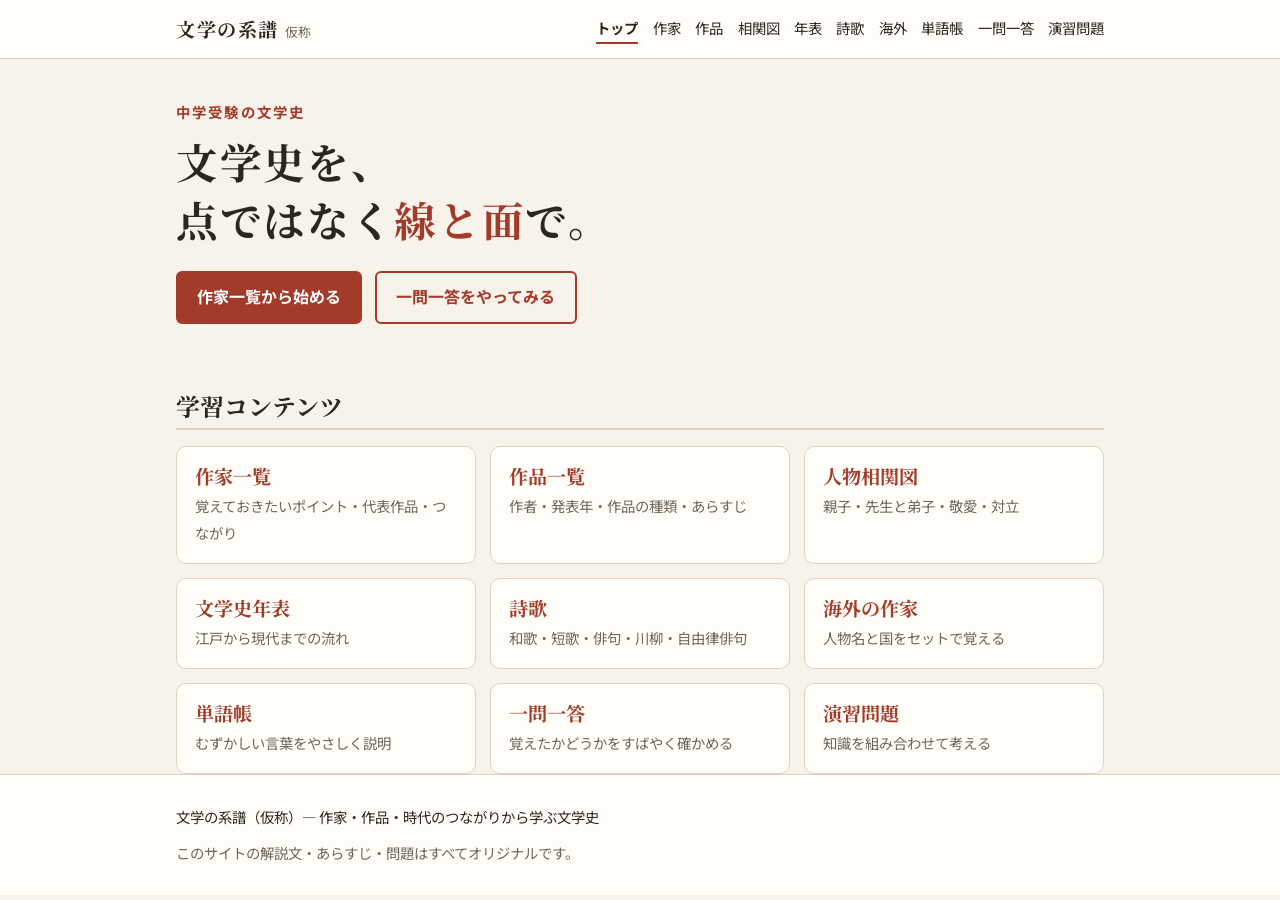
==== commit 0710346a: "Remove page intros and hints; stack tables on phones - Drop the description paragraph under every pa" ====
--- a/index.html
+++ b/index.html
@@ -36,7 +36,6 @@
     <section class="hero">
       <p class="eyebrow">中学受験の文学史</p>
       <h1>文学史を、<br>点ではなく<span class="accent">線と面</span>で。</h1>
-      <p class="lead">作家と代表作を覚えるだけでなく、生きた時代、作家どうしのつながり、文学史のエピソード、文学の言葉を結び付けて、問題を解く力をつけるためのサイトです。</p>
       <p class="hero-links"><a class="button" href="authors.html">作家一覧から始める</a><a class="button ghost" href="ichimon.html">一問一答をやってみる</a></p>
     </section>
 
--- a/style.css
+++ b/style.css
@@ -275,3 +275,16 @@
 .step-title { font-weight: var(--fw-bold); margin: 0.1rem 0 0.2rem; }
 .steps ul { margin: 0; padding-left: 1.1rem; }
 .steps p { margin: 0.2rem 0; }
+.compare .nowrap { white-space: nowrap; }
+
+/* スマートフォンでは表を1行ずつのカードにする */
+@media (max-width: 640px) {
+  .compare.stack { min-width: 0; }
+  .compare.stack thead { display: none; }
+  .compare.stack, .compare.stack tbody, .compare.stack tr, .compare.stack th, .compare.stack td { display: block; width: auto; }
+  .compare.stack tr { padding: 0.6rem 0.9rem; border-bottom: 1px solid var(--line); }
+  .compare.stack tr:last-child { border-bottom: none; }
+  .compare.stack th, .compare.stack td { border: none; padding: 0.1rem 0; white-space: normal; }
+  .compare.stack tbody th { font-family: var(--serif); font-size: var(--fs-3); }
+  .compare.stack td[data-label]::before { content: attr(data-label) "："; color: var(--muted); }
+}
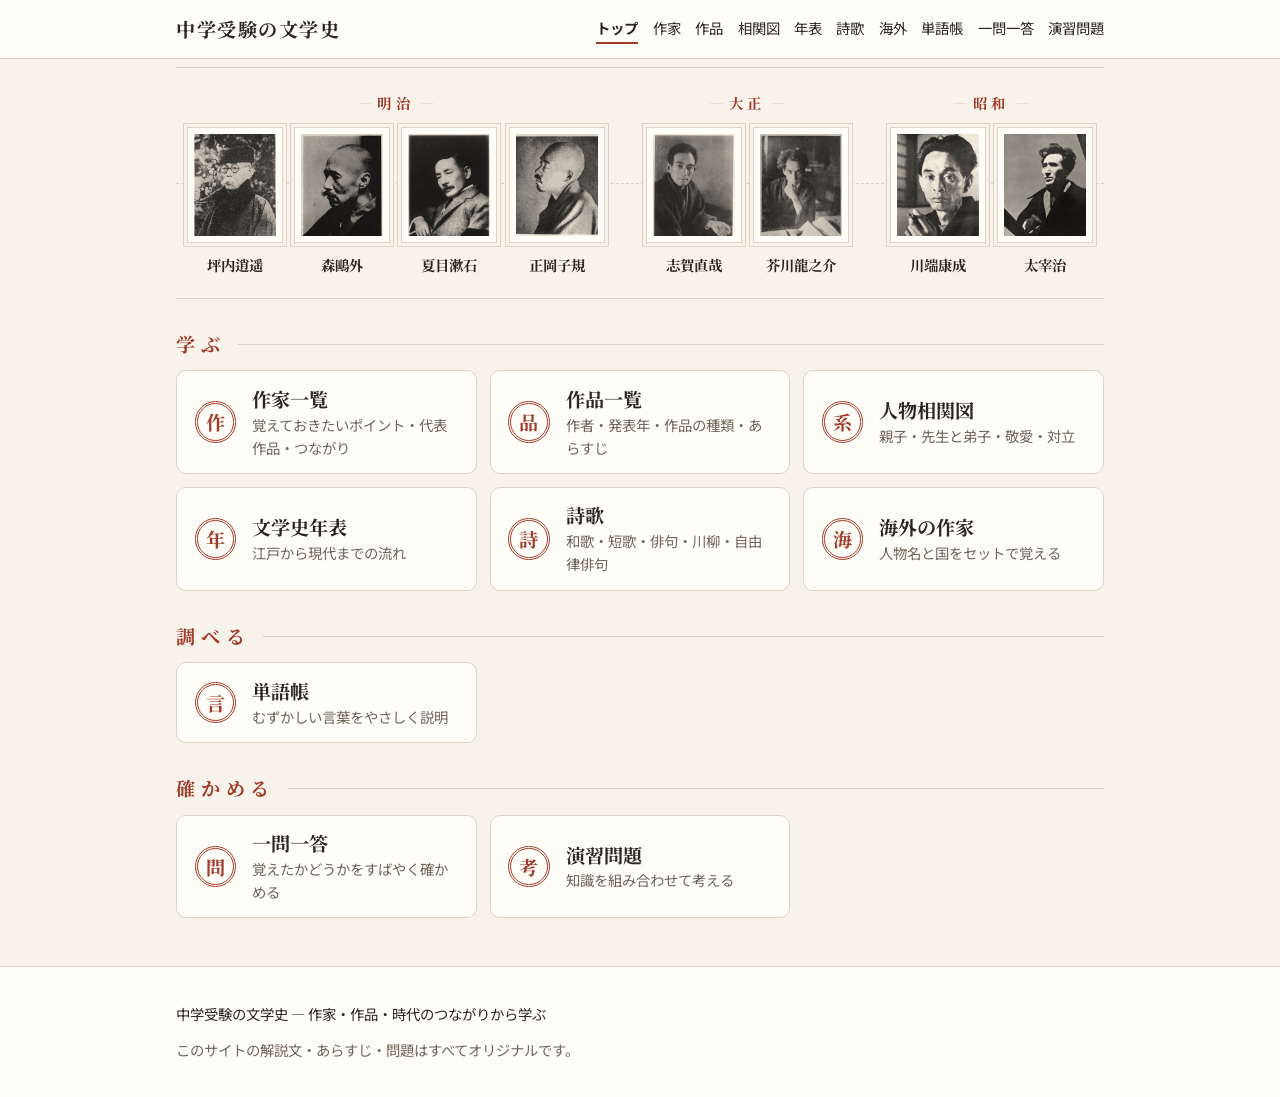
==== commit 67136bbe: "Redesign the home page and rename the site - Rename the site to 中学受験の文学史 in the header, titles, and " ====
--- a/index.html
+++ b/index.html
@@ -3,7 +3,7 @@
 <head>
   <meta charset="utf-8">
   <meta name="viewport" content="width=device-width, initial-scale=1">
-  <title>文学の系譜（仮称）</title>
+  <title>中学受験の文学史</title>
   <meta name="description" content="作家・作品・時代・人物のつながりから文学史を学び、問題を解く力をつける中学受験生向けの学習サイト。">
   <link rel="preconnect" href="https://fonts.googleapis.com">
   <link rel="preconnect" href="https://fonts.gstatic.com" crossorigin>
@@ -14,7 +14,7 @@
   <a class="skip" href="#main">本文へ移動</a>
   <header class="site-header">
     <div class="wrap header-inner">
-      <a class="brand" href="index.html">文学の系譜<span class="brand-note">仮称</span></a>
+      <a class="brand" href="index.html">中学受験の文学史</a>
       <nav aria-label="メインメニュー">
         <ul class="nav">
           <li><a href="index.html" aria-current="page">トップ</a></li>
@@ -33,31 +33,44 @@
   </header>
 
   <main id="main" class="wrap">
-    <section class="hero">
-      <p class="eyebrow">中学受験の文学史</p>
-      <h1>文学史を、<br>点ではなく<span class="accent">線と面</span>で。</h1>
-      <p class="hero-links"><a class="button" href="authors.html">作家一覧から始める</a><a class="button ghost" href="ichimon.html">一問一答をやってみる</a></p>
+    <h1 class="visually-hidden">中学受験の文学史</h1>
+    <section class="gallery" aria-label="作家の肖像">
+      <div class="gallery-inner">
+        <div class="era-band"><p class="era-label">明治</p><div class="frames"><a class="frame" href="authors.html#tsubouchi-shoyo"><span class="mat"><img src="images/authors/tsubouchi-shoyo.jpg" alt="" width="240" height="334"></span><span class="frame-name">坪内逍遥</span></a><a class="frame" href="authors.html#mori-ogai"><span class="mat"><img src="images/authors/mori-ogai.jpg" alt="" width="240" height="344"></span><span class="frame-name">森鷗外</span></a><a class="frame" href="authors.html#natsume-soseki"><span class="mat"><img src="images/authors/natsume-soseki.jpg" alt="" width="240" height="350"></span><span class="frame-name">夏目漱石</span></a><a class="frame" href="authors.html#masaoka-shiki"><span class="mat"><img src="images/authors/masaoka-shiki.jpg" alt="" width="240" height="272"></span><span class="frame-name">正岡子規</span></a></div></div>
+        <div class="era-band"><p class="era-label">大正</p><div class="frames"><a class="frame" href="authors.html#shiga-naoya"><span class="mat"><img src="images/authors/shiga-naoya.jpg" alt="" width="240" height="333"></span><span class="frame-name">志賀直哉</span></a><a class="frame" href="authors.html#akutagawa-ryunosuke"><span class="mat"><img src="images/authors/akutagawa-ryunosuke.jpg" alt="" width="240" height="347"></span><span class="frame-name">芥川龍之介</span></a></div></div>
+        <div class="era-band"><p class="era-label">昭和</p><div class="frames"><a class="frame" href="authors.html#kawabata-yasunari"><span class="mat"><img src="images/authors/kawabata-yasunari.jpg" alt="" width="240" height="360"></span><span class="frame-name">川端康成</span></a><a class="frame" href="authors.html#dazai-osamu"><span class="mat"><img src="images/authors/dazai-osamu.jpg" alt="" width="240" height="350"></span><span class="frame-name">太宰治</span></a></div></div>
+      </div>
     </section>
 
-    <section>
-      <h2>学習コンテンツ</h2>
+    <section class="home-block">
+      <h2 class="home-label"><span>学ぶ</span></h2>
       <div class="grid">
-        <a class="tile" href="authors.html"><h3>作家一覧</h3><p>覚えておきたいポイント・代表作品・つながり</p></a>
-        <a class="tile" href="works.html"><h3>作品一覧</h3><p>作者・発表年・作品の種類・あらすじ</p></a>
-        <a class="tile" href="relations.html"><h3>人物相関図</h3><p>親子・先生と弟子・敬愛・対立</p></a>
-        <a class="tile" href="timeline.html"><h3>文学史年表</h3><p>江戸から現代までの流れ</p></a>
-        <a class="tile" href="poetry.html"><h3>詩歌</h3><p>和歌・短歌・俳句・川柳・自由律俳句</p></a>
-        <a class="tile" href="foreign.html"><h3>海外の作家</h3><p>人物名と国をセットで覚える</p></a>
-        <a class="tile" href="glossary.html"><h3>単語帳</h3><p>むずかしい言葉をやさしく説明</p></a>
-        <a class="tile" href="ichimon.html"><h3>一問一答</h3><p>覚えたかどうかをすばやく確かめる</p></a>
-        <a class="tile" href="quiz.html"><h3>演習問題</h3><p>知識を組み合わせて考える</p></a>
+          <a class="tile" href="authors.html"><span class="tile-mark" aria-hidden="true">作</span><span class="tile-body"><span class="tile-title">作家一覧</span><span class="tile-desc">覚えておきたいポイント・代表作品・つながり</span></span></a>
+          <a class="tile" href="works.html"><span class="tile-mark" aria-hidden="true">品</span><span class="tile-body"><span class="tile-title">作品一覧</span><span class="tile-desc">作者・発表年・作品の種類・あらすじ</span></span></a>
+          <a class="tile" href="relations.html"><span class="tile-mark" aria-hidden="true">系</span><span class="tile-body"><span class="tile-title">人物相関図</span><span class="tile-desc">親子・先生と弟子・敬愛・対立</span></span></a>
+          <a class="tile" href="timeline.html"><span class="tile-mark" aria-hidden="true">年</span><span class="tile-body"><span class="tile-title">文学史年表</span><span class="tile-desc">江戸から現代までの流れ</span></span></a>
+          <a class="tile" href="poetry.html"><span class="tile-mark" aria-hidden="true">詩</span><span class="tile-body"><span class="tile-title">詩歌</span><span class="tile-desc">和歌・短歌・俳句・川柳・自由律俳句</span></span></a>
+          <a class="tile" href="foreign.html"><span class="tile-mark" aria-hidden="true">海</span><span class="tile-body"><span class="tile-title">海外の作家</span><span class="tile-desc">人物名と国をセットで覚える</span></span></a>
+      </div>
+    </section>
+    <section class="home-block">
+      <h2 class="home-label"><span>調べる</span></h2>
+      <div class="grid">
+          <a class="tile" href="glossary.html"><span class="tile-mark" aria-hidden="true">言</span><span class="tile-body"><span class="tile-title">単語帳</span><span class="tile-desc">むずかしい言葉をやさしく説明</span></span></a>
+      </div>
+    </section>
+    <section class="home-block">
+      <h2 class="home-label"><span>確かめる</span></h2>
+      <div class="grid">
+          <a class="tile" href="ichimon.html"><span class="tile-mark" aria-hidden="true">問</span><span class="tile-body"><span class="tile-title">一問一答</span><span class="tile-desc">覚えたかどうかをすばやく確かめる</span></span></a>
+          <a class="tile" href="quiz.html"><span class="tile-mark" aria-hidden="true">考</span><span class="tile-body"><span class="tile-title">演習問題</span><span class="tile-desc">知識を組み合わせて考える</span></span></a>
       </div>
     </section>
   </main>
 
   <footer class="site-footer">
     <div class="wrap">
-      <p>文学の系譜（仮称）― 作家・作品・時代のつながりから学ぶ文学史</p>
+      <p>中学受験の文学史 ― 作家・作品・時代のつながりから学ぶ</p>
       <p class="muted">このサイトの解説文・あらすじ・問題はすべてオリジナルです。</p>
     </div>
   </footer>
--- a/style.css
+++ b/style.css
@@ -82,7 +82,6 @@
   -webkit-text-size-adjust: 100%;
 }
 a { color: var(--link); text-underline-offset: 0.2em; }
-a:hover { color: var(--accent); }
 h1, h2, h3, h4 { font-family: var(--serif); font-weight: var(--fw-bold); line-height: 1.4; }
 h1 { font-size: var(--fs-6); margin: 0 0 0.5rem; }
 h2 { font-size: var(--fs-5); margin: 2.5rem 0 1rem; padding-bottom: 0.35rem; border-bottom: 2px solid var(--line); }
@@ -104,12 +103,11 @@
 .brand-note { font-family: var(--sans); font-size: var(--fs-1); font-weight: var(--fw-normal); color: var(--muted); margin-left: 0.4rem; letter-spacing: 0; }
 .nav { list-style: none; margin: 0; padding: 0; display: flex; flex-wrap: wrap; gap: 0.1rem 0.9rem; font-size: var(--fs-2); }
 .nav a { color: var(--ink); text-decoration: none; padding: 0.2rem 0; border-bottom: 2px solid transparent; }
-.nav a:hover { color: var(--accent); }
 .nav a[aria-current="page"] { border-bottom-color: var(--accent); font-weight: var(--fw-bold); }
 main { padding-top: 1.5rem; padding-bottom: 3rem; }
 .page-head { margin: 0.5rem 0 1.5rem; }
 .lead { color: var(--muted); max-width: 46em; }
-.site-footer { border-top: 1px solid var(--line); background: var(--surface); padding: 1.2rem 0; font-size: var(--fs-2); }
+.site-footer { border-top: 1px solid var(--line); background: var(--surface); padding: 1.5rem 0; margin-top: 3rem; font-size: var(--fs-2); }
 
 /* ---------- トップ ---------- */
 .hero { padding: 2.5rem 0 1rem; }
@@ -118,13 +116,8 @@
 @media (max-width: 560px) { .hero h1 { font-size: var(--fs-6); } }
 .hero-links { display: flex; flex-wrap: wrap; gap: 0.8rem; margin-top: 1.4rem; }
 .button { display: inline-block; background: var(--accent); color: var(--accent-ink); padding: 0.6rem 1.2rem; border-radius: 6px; text-decoration: none; font-weight: var(--fw-bold); border: 2px solid var(--accent); }
-.button:hover { color: var(--accent-ink); opacity: 0.9; }
 .button.ghost { background: transparent; color: var(--accent); }
 .grid { display: grid; grid-template-columns: repeat(auto-fill, minmax(240px, 1fr)); gap: 0.9rem; }
-.tile { display: block; background: var(--surface); border: 1px solid var(--line); border-radius: 10px; padding: 1rem 1.1rem; text-decoration: none; color: var(--ink); }
-.tile:hover { border-color: var(--accent); color: var(--ink); }
-.tile h3 { margin: 0 0 0.2rem; color: var(--accent); }
-.tile p { margin: 0; color: var(--muted); font-size: var(--fs-2); }
 
 /* ---------- カード・共通部品 ---------- */
 .card { background: var(--surface); border: 1px solid var(--line); border-radius: 10px; padding: 1.1rem 1.25rem; margin: 0 0 1rem; scroll-margin-top: 1rem; }
@@ -140,7 +133,6 @@
 
 /* 単語帳へのリンク（朱の点線）と作家名リンク（藍） */
 a.word { color: inherit; text-decoration: none; border-bottom: 2px dotted var(--accent); padding-bottom: 1px; }
-a.word:hover { color: var(--accent); }
 a.person { color: var(--link); }
 
 /* 項目の一覧（dl） */
@@ -199,7 +191,6 @@
 .chart-wrap { overflow-x: auto; background: var(--surface); border: 1px solid var(--line); border-radius: 10px; padding: 0.5rem; }
 .chart { display: block; width: 100%; min-width: 640px; height: auto; font-family: var(--sans); }
 .node { fill: var(--bg); stroke: var(--ink); stroke-width: 1.5; }
-a:hover .node, a:focus .node { stroke: var(--accent); stroke-width: 2.5; }
 .nlabel { fill: var(--ink); font-size: 17px; font-weight: var(--fw-bold); text-anchor: middle; font-family: var(--serif); }
 .edge { stroke-width: 2.5; fill: none; }
 .elabel { font-size: 13px; text-anchor: middle; fill: var(--ink); paint-order: stroke; stroke: var(--surface); stroke-width: 5px; stroke-linejoin: round; }
@@ -288,3 +279,44 @@
   .compare.stack tbody th { font-family: var(--serif); font-size: var(--fs-3); }
   .compare.stack td[data-label]::before { content: attr(data-label) "："; color: var(--muted); }
 }
+
+/* 演習問題：覚えておくこと・パターンの説明 */
+.point { background: var(--tag-bg); border-radius: 8px; padding: 0.5rem 0.8rem; margin: 0.6rem 0; }
+.point .label, .pattern-need .tag { font-weight: var(--fw-bold); }
+.point .label { display: inline-block; font-size: var(--fs-1); color: var(--accent-ink); background: var(--accent); border-radius: 4px; padding: 0 0.45rem; margin-right: 0.5rem; line-height: 1.7; vertical-align: 0.1em; }
+.pattern-need { font-size: var(--fs-2); color: var(--muted); }
+.pattern-need .tag:first-child { margin-left: 0; }
+
+/* ---------- 見出しを画面には出さず、読み上げだけに使う ---------- */
+.visually-hidden { position: absolute; width: 1px; height: 1px; overflow: hidden; clip: rect(0 0 0 0); white-space: nowrap; }
+
+/* ---------- トップ：肖像の帯 ---------- */
+.gallery { margin: 0.5rem 0 1rem; padding: 1.4rem 0 1.2rem; border-top: 1px solid var(--line); border-bottom: 1px solid var(--line); position: relative; }
+.gallery::before { content: ""; position: absolute; left: 0; right: 0; top: 50%; border-top: 1px dashed var(--line); }
+.gallery-inner { position: relative; display: flex; gap: 1.2rem; justify-content: space-between; }
+.era-band { flex: 1 1 auto; min-width: 0; }
+.era-label { margin: 0 0 0.6rem; font-family: var(--serif); font-weight: var(--fw-bold); color: var(--accent); letter-spacing: 0.3em; text-align: center; font-size: var(--fs-2); }
+.era-label::before, .era-label::after { content: "―"; color: var(--line); margin: 0 0.4em; letter-spacing: 0; }
+.frames { display: flex; gap: 0.7rem; justify-content: center; }
+.frame { display: block; width: 96px; text-decoration: none; color: var(--ink); text-align: center; }
+.mat { display: block; background: var(--surface); padding: 6px; border: 1px solid var(--line); box-shadow: 0 0 0 3px var(--bg), 0 0 0 4px var(--line); }
+.mat img { display: block; width: 100%; aspect-ratio: 4 / 5; height: auto; object-fit: cover; object-position: center top; filter: sepia(0.25) contrast(1.05); }
+.frame-name { display: block; margin-top: 0.55rem; font-family: var(--serif); font-size: var(--fs-2); font-weight: var(--fw-bold); }
+@media (max-width: 760px) {
+  .gallery::before { display: none; }
+  .gallery-inner { flex-direction: column; gap: 1rem; }
+  .frames { flex-wrap: wrap; }
+  .frame { width: 76px; }
+}
+
+/* ---------- トップ：入り口 ---------- */
+.home-block { margin-top: 2rem; }
+.home-label { border-bottom: none; margin: 0 0 0.8rem; padding: 0; font-size: var(--fs-4); display: flex; align-items: center; gap: 0.8rem; }
+.home-label span { color: var(--accent); letter-spacing: 0.3em; }
+.home-label::after { content: ""; flex: 1 1 auto; border-top: 1px solid var(--line); }
+.grid { display: grid; grid-template-columns: repeat(auto-fill, minmax(260px, 1fr)); gap: 0.8rem; }
+.tile { display: flex; align-items: center; gap: 1rem; background: var(--surface); border: 1px solid var(--line); border-radius: 10px; padding: 0.9rem 1.1rem; text-decoration: none; color: var(--ink); }
+.tile-mark { flex: 0 0 auto; width: 2.6rem; height: 2.6rem; border-radius: 50%; border: 3px double var(--accent); color: var(--accent); display: flex; align-items: center; justify-content: center; font-family: var(--serif); font-size: var(--fs-4); font-weight: var(--fw-bold); }
+.tile-body { display: block; min-width: 0; }
+.tile-title { display: block; font-family: var(--serif); font-size: var(--fs-4); font-weight: var(--fw-bold); line-height: 1.4; }
+.tile-desc { display: block; color: var(--muted); font-size: var(--fs-2); line-height: 1.6; }
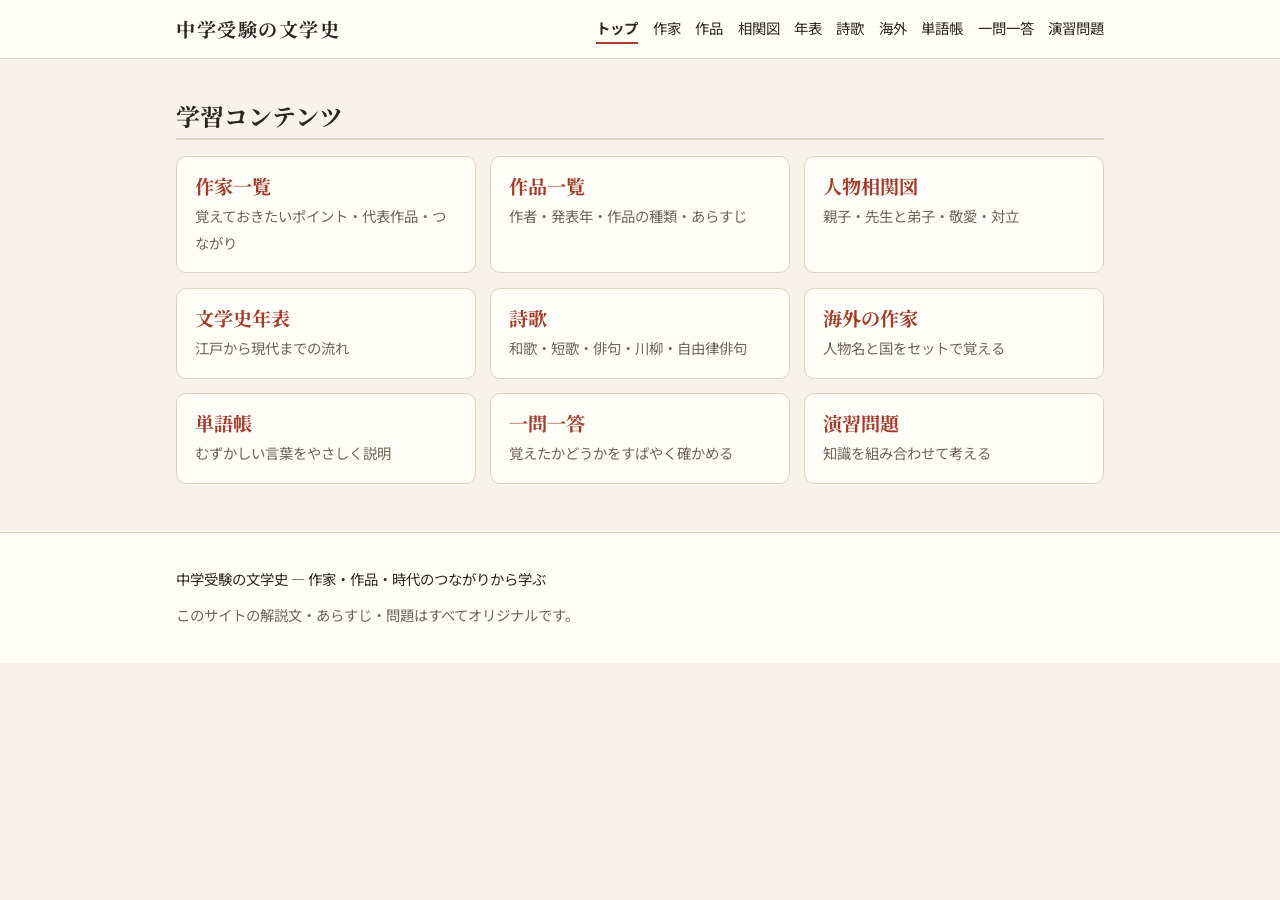
==== commit bc5a22c9: "Restore the earlier home layout Bring back the simple grid of nine content tiles, keeping the site n" ====
--- a/index.html
+++ b/index.html
@@ -34,36 +34,18 @@
 
   <main id="main" class="wrap">
     <h1 class="visually-hidden">中学受験の文学史</h1>
-    <section class="gallery" aria-label="作家の肖像">
-      <div class="gallery-inner">
-        <div class="era-band"><p class="era-label">明治</p><div class="frames"><a class="frame" href="authors.html#tsubouchi-shoyo"><span class="mat"><img src="images/authors/tsubouchi-shoyo.jpg" alt="" width="240" height="334"></span><span class="frame-name">坪内逍遥</span></a><a class="frame" href="authors.html#mori-ogai"><span class="mat"><img src="images/authors/mori-ogai.jpg" alt="" width="240" height="344"></span><span class="frame-name">森鷗外</span></a><a class="frame" href="authors.html#natsume-soseki"><span class="mat"><img src="images/authors/natsume-soseki.jpg" alt="" width="240" height="350"></span><span class="frame-name">夏目漱石</span></a><a class="frame" href="authors.html#masaoka-shiki"><span class="mat"><img src="images/authors/masaoka-shiki.jpg" alt="" width="240" height="272"></span><span class="frame-name">正岡子規</span></a></div></div>
-        <div class="era-band"><p class="era-label">大正</p><div class="frames"><a class="frame" href="authors.html#shiga-naoya"><span class="mat"><img src="images/authors/shiga-naoya.jpg" alt="" width="240" height="333"></span><span class="frame-name">志賀直哉</span></a><a class="frame" href="authors.html#akutagawa-ryunosuke"><span class="mat"><img src="images/authors/akutagawa-ryunosuke.jpg" alt="" width="240" height="347"></span><span class="frame-name">芥川龍之介</span></a></div></div>
-        <div class="era-band"><p class="era-label">昭和</p><div class="frames"><a class="frame" href="authors.html#kawabata-yasunari"><span class="mat"><img src="images/authors/kawabata-yasunari.jpg" alt="" width="240" height="360"></span><span class="frame-name">川端康成</span></a><a class="frame" href="authors.html#dazai-osamu"><span class="mat"><img src="images/authors/dazai-osamu.jpg" alt="" width="240" height="350"></span><span class="frame-name">太宰治</span></a></div></div>
-      </div>
-    </section>
-
-    <section class="home-block">
-      <h2 class="home-label"><span>学ぶ</span></h2>
+    <section>
+      <h2>学習コンテンツ</h2>
       <div class="grid">
-          <a class="tile" href="authors.html"><span class="tile-mark" aria-hidden="true">作</span><span class="tile-body"><span class="tile-title">作家一覧</span><span class="tile-desc">覚えておきたいポイント・代表作品・つながり</span></span></a>
-          <a class="tile" href="works.html"><span class="tile-mark" aria-hidden="true">品</span><span class="tile-body"><span class="tile-title">作品一覧</span><span class="tile-desc">作者・発表年・作品の種類・あらすじ</span></span></a>
-          <a class="tile" href="relations.html"><span class="tile-mark" aria-hidden="true">系</span><span class="tile-body"><span class="tile-title">人物相関図</span><span class="tile-desc">親子・先生と弟子・敬愛・対立</span></span></a>
-          <a class="tile" href="timeline.html"><span class="tile-mark" aria-hidden="true">年</span><span class="tile-body"><span class="tile-title">文学史年表</span><span class="tile-desc">江戸から現代までの流れ</span></span></a>
-          <a class="tile" href="poetry.html"><span class="tile-mark" aria-hidden="true">詩</span><span class="tile-body"><span class="tile-title">詩歌</span><span class="tile-desc">和歌・短歌・俳句・川柳・自由律俳句</span></span></a>
-          <a class="tile" href="foreign.html"><span class="tile-mark" aria-hidden="true">海</span><span class="tile-body"><span class="tile-title">海外の作家</span><span class="tile-desc">人物名と国をセットで覚える</span></span></a>
-      </div>
-    </section>
-    <section class="home-block">
-      <h2 class="home-label"><span>調べる</span></h2>
-      <div class="grid">
-          <a class="tile" href="glossary.html"><span class="tile-mark" aria-hidden="true">言</span><span class="tile-body"><span class="tile-title">単語帳</span><span class="tile-desc">むずかしい言葉をやさしく説明</span></span></a>
-      </div>
-    </section>
-    <section class="home-block">
-      <h2 class="home-label"><span>確かめる</span></h2>
-      <div class="grid">
-          <a class="tile" href="ichimon.html"><span class="tile-mark" aria-hidden="true">問</span><span class="tile-body"><span class="tile-title">一問一答</span><span class="tile-desc">覚えたかどうかをすばやく確かめる</span></span></a>
-          <a class="tile" href="quiz.html"><span class="tile-mark" aria-hidden="true">考</span><span class="tile-body"><span class="tile-title">演習問題</span><span class="tile-desc">知識を組み合わせて考える</span></span></a>
+        <a class="tile" href="authors.html"><h3>作家一覧</h3><p>覚えておきたいポイント・代表作品・つながり</p></a>
+        <a class="tile" href="works.html"><h3>作品一覧</h3><p>作者・発表年・作品の種類・あらすじ</p></a>
+        <a class="tile" href="relations.html"><h3>人物相関図</h3><p>親子・先生と弟子・敬愛・対立</p></a>
+        <a class="tile" href="timeline.html"><h3>文学史年表</h3><p>江戸から現代までの流れ</p></a>
+        <a class="tile" href="poetry.html"><h3>詩歌</h3><p>和歌・短歌・俳句・川柳・自由律俳句</p></a>
+        <a class="tile" href="foreign.html"><h3>海外の作家</h3><p>人物名と国をセットで覚える</p></a>
+        <a class="tile" href="glossary.html"><h3>単語帳</h3><p>むずかしい言葉をやさしく説明</p></a>
+        <a class="tile" href="ichimon.html"><h3>一問一答</h3><p>覚えたかどうかをすばやく確かめる</p></a>
+        <a class="tile" href="quiz.html"><h3>演習問題</h3><p>知識を組み合わせて考える</p></a>
       </div>
     </section>
   </main>
--- a/style.css
+++ b/style.css
@@ -104,10 +104,10 @@
 .nav { list-style: none; margin: 0; padding: 0; display: flex; flex-wrap: wrap; gap: 0.1rem 0.9rem; font-size: var(--fs-2); }
 .nav a { color: var(--ink); text-decoration: none; padding: 0.2rem 0; border-bottom: 2px solid transparent; }
 .nav a[aria-current="page"] { border-bottom-color: var(--accent); font-weight: var(--fw-bold); }
-main { padding-top: 1.5rem; padding-bottom: 3rem; }
+main.wrap { padding-top: 2.5rem; padding-bottom: 3rem; }
 .page-head { margin: 0.5rem 0 1.5rem; }
 .lead { color: var(--muted); max-width: 46em; }
-.site-footer { border-top: 1px solid var(--line); background: var(--surface); padding: 1.5rem 0; margin-top: 3rem; font-size: var(--fs-2); }
+.site-footer { border-top: 1px solid var(--line); background: var(--surface); padding: 1.5rem 0; font-size: var(--fs-2); }
 
 /* ---------- トップ ---------- */
 .hero { padding: 2.5rem 0 1rem; }
@@ -117,7 +117,6 @@
 .hero-links { display: flex; flex-wrap: wrap; gap: 0.8rem; margin-top: 1.4rem; }
 .button { display: inline-block; background: var(--accent); color: var(--accent-ink); padding: 0.6rem 1.2rem; border-radius: 6px; text-decoration: none; font-weight: var(--fw-bold); border: 2px solid var(--accent); }
 .button.ghost { background: transparent; color: var(--accent); }
-.grid { display: grid; grid-template-columns: repeat(auto-fill, minmax(240px, 1fr)); gap: 0.9rem; }
 
 /* ---------- カード・共通部品 ---------- */
 .card { background: var(--surface); border: 1px solid var(--line); border-radius: 10px; padding: 1.1rem 1.25rem; margin: 0 0 1rem; scroll-margin-top: 1rem; }
@@ -182,8 +181,8 @@
 .timeline .year { flex: 0 0 auto; min-width: 3.2em; font-family: var(--serif); font-weight: var(--fw-bold); }
 .timeline .desc { color: var(--muted); font-size: var(--fs-2); }
 .kind { display: inline-block; font-size: var(--fs-1); border-radius: 4px; padding: 0 0.4rem; margin-right: 0.5rem; line-height: 1.7; vertical-align: 0.1em; border: 1px solid; }
-.kind-event { color: var(--accent); border-color: var(--accent); }
-.kind-work { color: var(--link); border-color: var(--link); }
+.kind-event { color: var(--accent-ink); background: var(--accent); border-color: var(--accent); }
+.kind-work { color: var(--accent-ink); background: var(--link); border-color: var(--link); }
 .kind-life { color: var(--muted); border-color: var(--muted); }
 
 /* ---------- 相関図 ---------- */
@@ -290,33 +289,13 @@
 /* ---------- 見出しを画面には出さず、読み上げだけに使う ---------- */
 .visually-hidden { position: absolute; width: 1px; height: 1px; overflow: hidden; clip: rect(0 0 0 0); white-space: nowrap; }
 
-/* ---------- トップ：肖像の帯 ---------- */
-.gallery { margin: 0.5rem 0 1rem; padding: 1.4rem 0 1.2rem; border-top: 1px solid var(--line); border-bottom: 1px solid var(--line); position: relative; }
-.gallery::before { content: ""; position: absolute; left: 0; right: 0; top: 50%; border-top: 1px dashed var(--line); }
-.gallery-inner { position: relative; display: flex; gap: 1.2rem; justify-content: space-between; }
-.era-band { flex: 1 1 auto; min-width: 0; }
-.era-label { margin: 0 0 0.6rem; font-family: var(--serif); font-weight: var(--fw-bold); color: var(--accent); letter-spacing: 0.3em; text-align: center; font-size: var(--fs-2); }
-.era-label::before, .era-label::after { content: "―"; color: var(--line); margin: 0 0.4em; letter-spacing: 0; }
-.frames { display: flex; gap: 0.7rem; justify-content: center; }
-.frame { display: block; width: 96px; text-decoration: none; color: var(--ink); text-align: center; }
-.mat { display: block; background: var(--surface); padding: 6px; border: 1px solid var(--line); box-shadow: 0 0 0 3px var(--bg), 0 0 0 4px var(--line); }
-.mat img { display: block; width: 100%; aspect-ratio: 4 / 5; height: auto; object-fit: cover; object-position: center top; filter: sepia(0.25) contrast(1.05); }
-.frame-name { display: block; margin-top: 0.55rem; font-family: var(--serif); font-size: var(--fs-2); font-weight: var(--fw-bold); }
-@media (max-width: 760px) {
-  .gallery::before { display: none; }
-  .gallery-inner { flex-direction: column; gap: 1rem; }
-  .frames { flex-wrap: wrap; }
-  .frame { width: 76px; }
-}
-
-/* ---------- トップ：入り口 ---------- */
-.home-block { margin-top: 2rem; }
-.home-label { border-bottom: none; margin: 0 0 0.8rem; padding: 0; font-size: var(--fs-4); display: flex; align-items: center; gap: 0.8rem; }
-.home-label span { color: var(--accent); letter-spacing: 0.3em; }
-.home-label::after { content: ""; flex: 1 1 auto; border-top: 1px solid var(--line); }
-.grid { display: grid; grid-template-columns: repeat(auto-fill, minmax(260px, 1fr)); gap: 0.8rem; }
-.tile { display: flex; align-items: center; gap: 1rem; background: var(--surface); border: 1px solid var(--line); border-radius: 10px; padding: 0.9rem 1.1rem; text-decoration: none; color: var(--ink); }
-.tile-mark { flex: 0 0 auto; width: 2.6rem; height: 2.6rem; border-radius: 50%; border: 3px double var(--accent); color: var(--accent); display: flex; align-items: center; justify-content: center; font-family: var(--serif); font-size: var(--fs-4); font-weight: var(--fw-bold); }
-.tile-body { display: block; min-width: 0; }
-.tile-title { display: block; font-family: var(--serif); font-size: var(--fs-4); font-weight: var(--fw-bold); line-height: 1.4; }
-.tile-desc { display: block; color: var(--muted); font-size: var(--fs-2); line-height: 1.6; }
+/* ---------- トップ：学習コンテンツ ---------- */
+.grid { display: grid; grid-template-columns: repeat(auto-fill, minmax(240px, 1fr)); gap: 0.9rem; }
+.tile { display: block; background: var(--surface); border: 1px solid var(--line); border-radius: 10px; padding: 1rem 1.1rem; text-decoration: none; color: var(--ink); }
+.tile h3 { margin: 0 0 0.2rem; color: var(--accent); }
+.tile p { margin: 0; color: var(--muted); font-size: var(--fs-2); }
+
+/* 一問一答などの小見出し（カードの外の h3） */
+.group > h3 { margin: 2.2rem 0 0.8rem; }
+.group > h2 + h3 { margin-top: 0.6rem; }
+.visually-hidden + section > h2:first-child { margin-top: 0; }
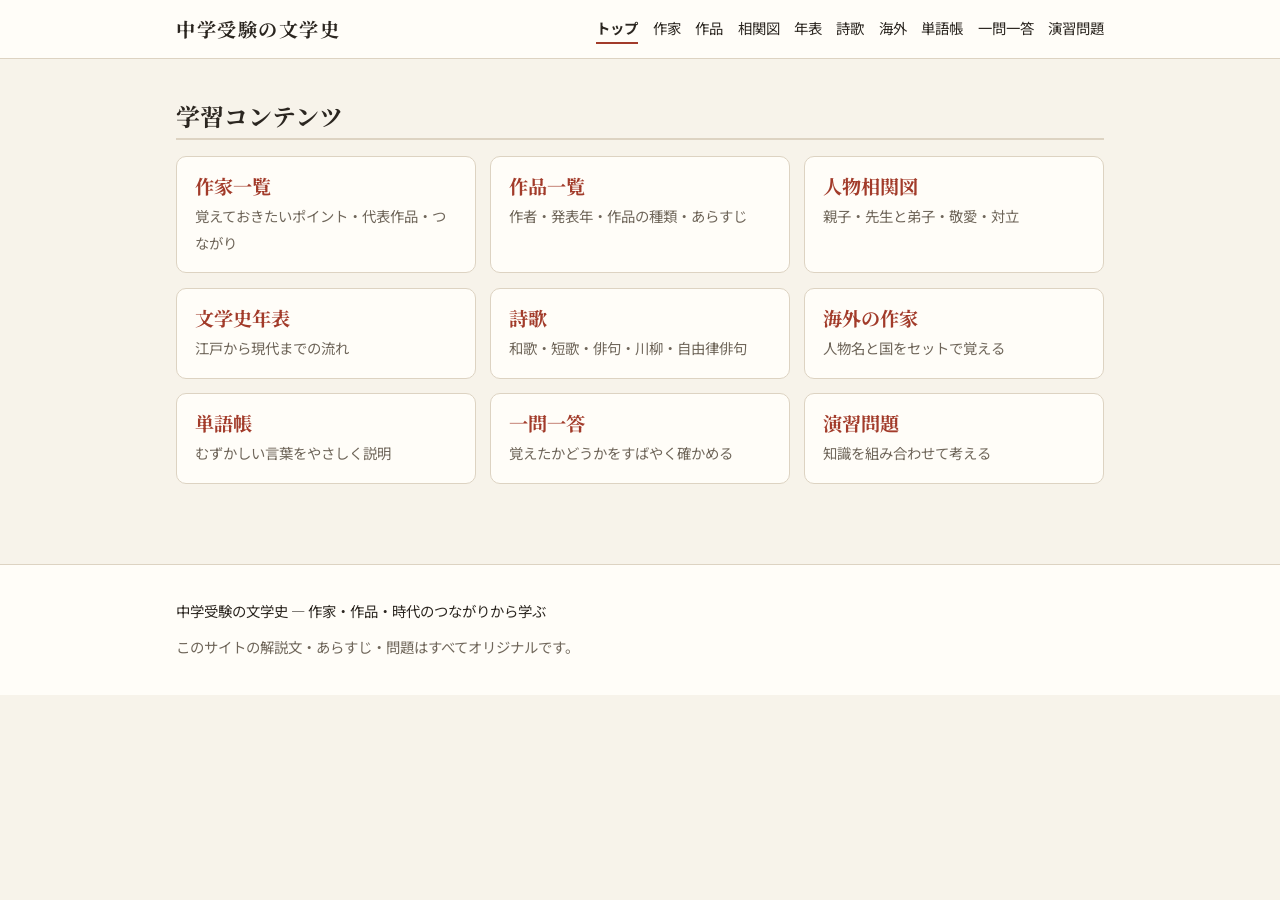
==== commit fe8e17a8: "Turn the glossary index into tabs; black headings; footer spacing - Show the four glossary categorie" ====
--- a/index.html
+++ b/index.html
@@ -8,7 +8,7 @@
   <link rel="preconnect" href="https://fonts.googleapis.com">
   <link rel="preconnect" href="https://fonts.gstatic.com" crossorigin>
   <link rel="stylesheet" href="https://fonts.googleapis.com/css2?family=Noto+Sans+JP:wght@400;700&family=Noto+Serif+JP:wght@700&display=swap">
-  <link rel="stylesheet" href="style.css">
+  <link rel="stylesheet" href="style.css?v=20261112">
 </head>
 <body>
   <a class="skip" href="#main">本文へ移動</a>
--- a/style.css
+++ b/style.css
@@ -107,7 +107,7 @@
 main.wrap { padding-top: 2.5rem; padding-bottom: 3rem; }
 .page-head { margin: 0.5rem 0 1.5rem; }
 .lead { color: var(--muted); max-width: 46em; }
-.site-footer { border-top: 1px solid var(--line); background: var(--surface); padding: 1.5rem 0; font-size: var(--fs-2); }
+.site-footer { border-top: 1px solid var(--line); background: var(--surface); padding: 1.5rem 0; margin-top: 2rem; font-size: var(--fs-2); }
 
 /* ---------- トップ ---------- */
 .hero { padding: 2.5rem 0 1rem; }
@@ -235,7 +235,7 @@
 .country li:last-child { border-bottom: none; }
 
 /* ---------- 単語帳 ---------- */
-.term h3 { font-size: var(--fs-5); color: var(--accent); margin-bottom: 0.6rem; }
+.term h3 { font-size: var(--fs-5); color: var(--ink); margin-bottom: 0.6rem; }
 .term .label { display: inline-block; font-size: var(--fs-1); font-weight: var(--fw-bold); color: var(--accent-ink); background: var(--accent); border-radius: 4px; padding: 0 0.45rem; margin-right: 0.5rem; line-height: 1.7; vertical-align: 0.1em; }
 .term .diff .label { background: var(--muted); }
 
@@ -299,3 +299,20 @@
 .group > h3 { margin: 2.2rem 0 0.8rem; }
 .group > h2 + h3 { margin-top: 0.6rem; }
 .visually-hidden + section > h2:first-child { margin-top: 0; }
+
+/* ---------- 単語帳：分類のタブ（JavaScriptなし） ---------- */
+.tabs { display: flex; flex-wrap: wrap; gap: 0.4rem; border-bottom: 2px solid var(--accent); margin: 0 0 1rem; }
+.tab { padding: 0.45rem 0.9rem; border: 1px solid var(--line); border-bottom: none; border-radius: 8px 8px 0 0; background: var(--tag-bg); color: var(--ink); text-decoration: none; font-size: var(--fs-2); font-weight: var(--fw-bold); }
+.panel { scroll-margin-top: 1rem; }
+.word-index { list-style: none; margin: 0 0 1.2rem; padding: 0.8rem 1rem; display: flex; flex-wrap: wrap; gap: 0.3rem 1rem; background: var(--surface); border: 1px solid var(--line); border-radius: 10px; font-size: var(--fs-2); }
+@supports selector(:has(*)) {
+  .panel { display: none; }
+  .panel:target, .panel:has(:target) { display: block; }
+  .panels:not(:has(:target)) .panel:first-child { display: block; }
+  .tab { color: var(--muted); }
+  body:not(:has(.panel:target, .panel :target)) .tab-group,
+  body:has(#cat-group:target, #cat-group :target) .tab-group,
+  body:has(#cat-kind:target, #cat-kind :target) .tab-kind,
+  body:has(#cat-poem:target, #cat-poem :target) .tab-poem,
+  body:has(#cat-word:target, #cat-word :target) .tab-word { background: var(--accent); border-color: var(--accent); color: var(--accent-ink); }
+}
